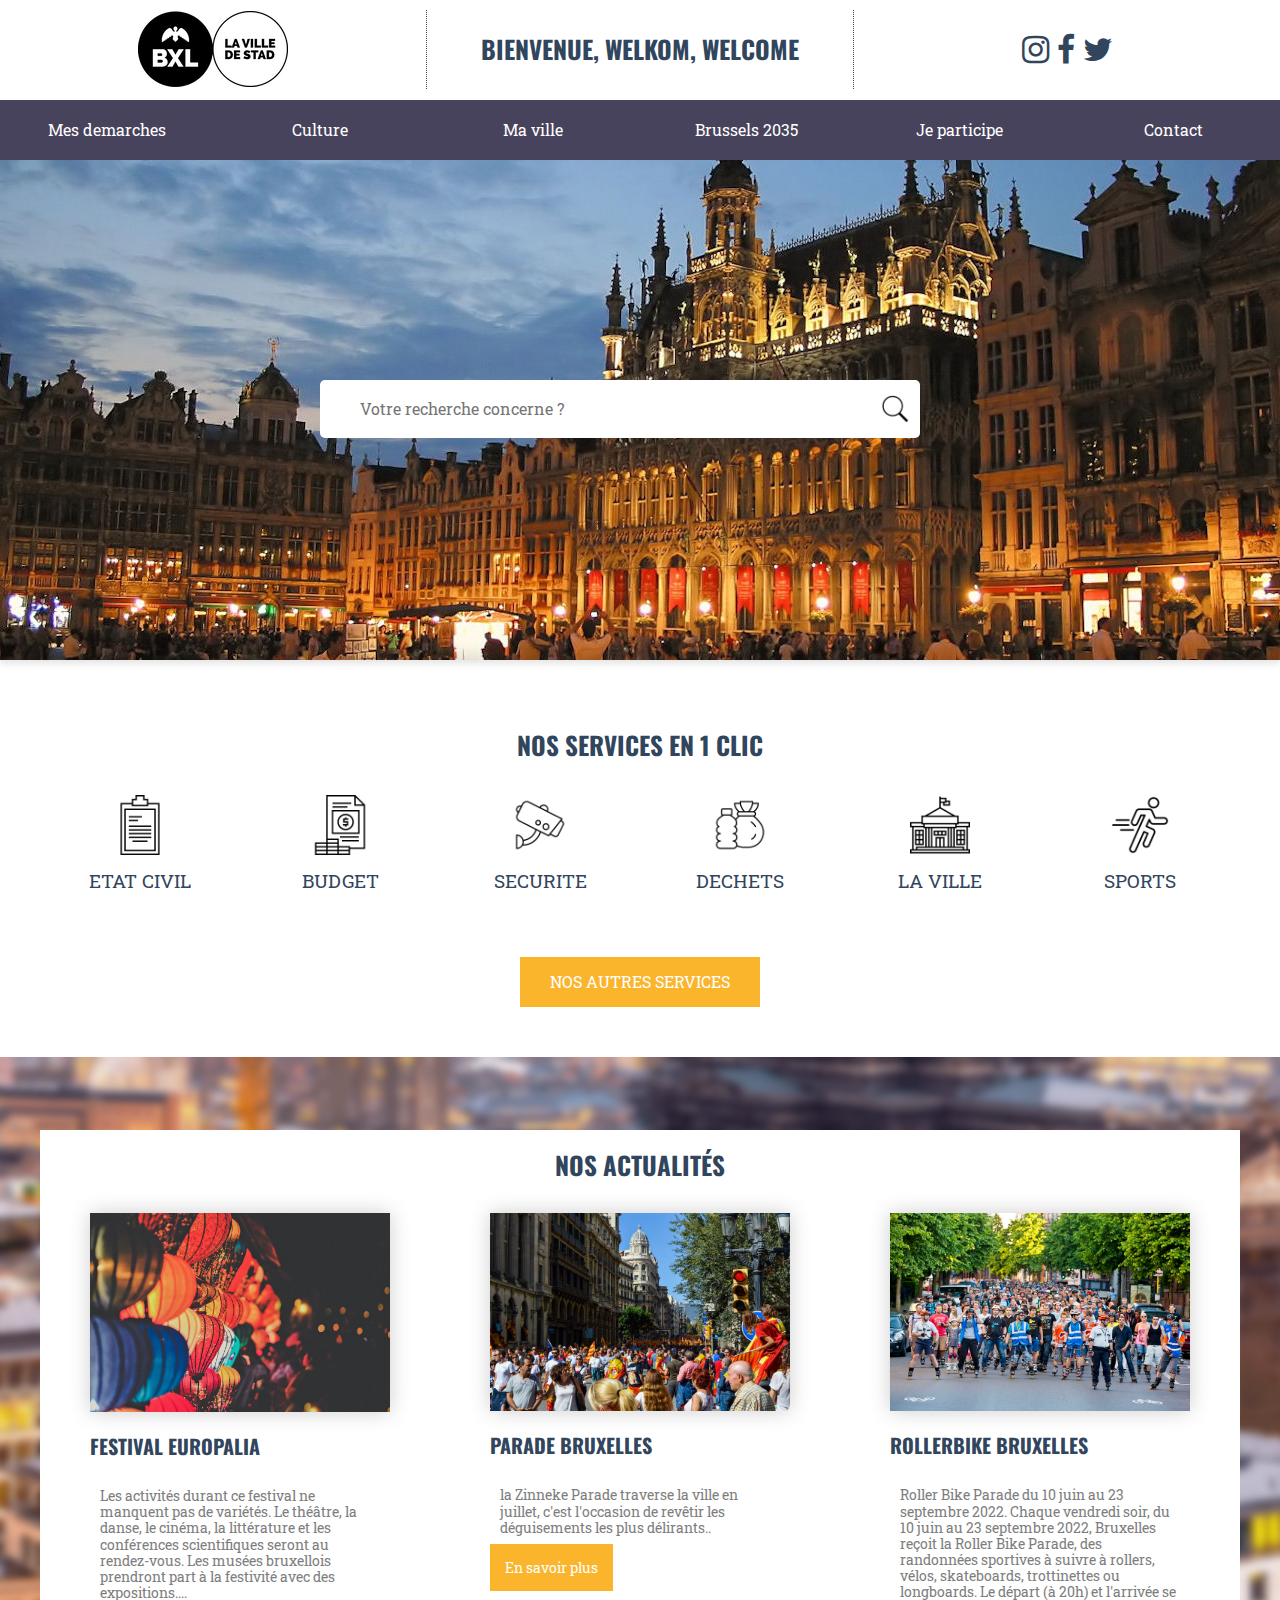
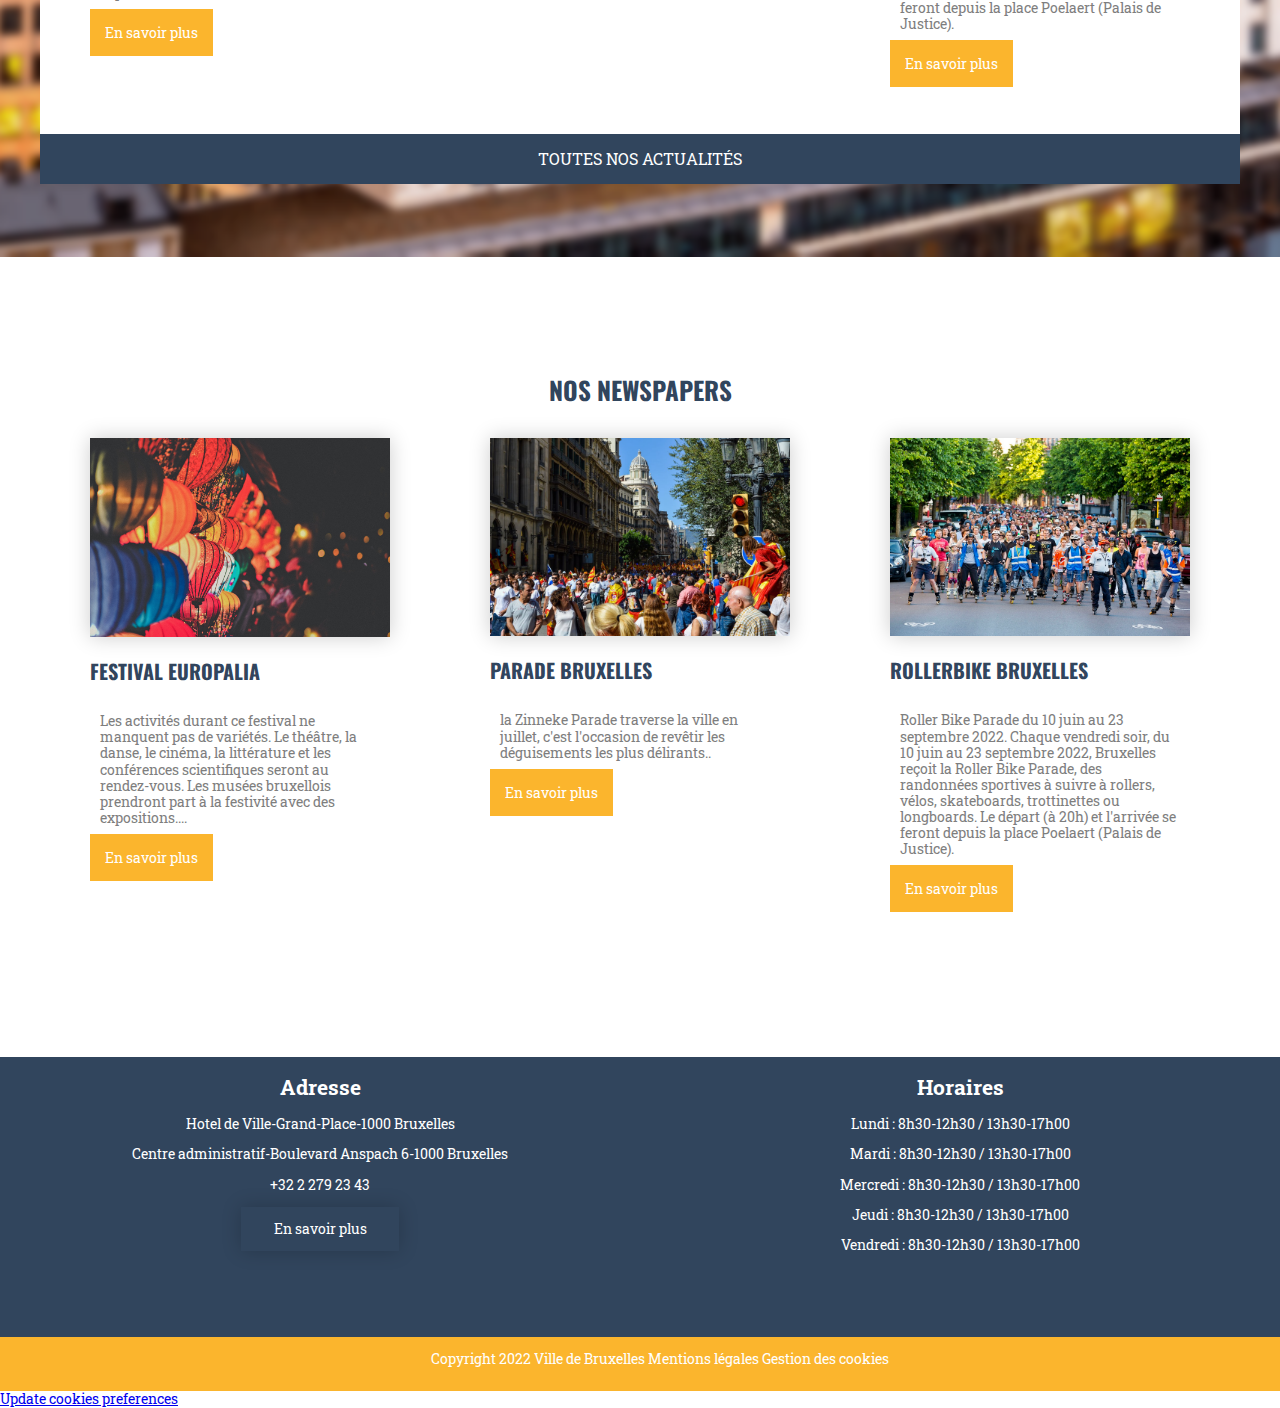
==== index.html @ 825cc9f7 "MAJ index normalize" ====
<!DOCTYPE html>

<html lang="fr">

    <head>

        <meta charset="UTF-8">
        <meta http-equiv="X-UA-Compatible" content="IE=edge">
        <meta name="viewport" content="width=device-width, initial-scale=1.0">

        <link rel="preconnect" href="https://fonts.googleapis.com">
        <link rel="preconnect" href="https://fonts.gstatic.com" crossorigin>
        <link href="https://fonts.googleapis.com/css2?family=Oswald&family=Roboto+Slab&display=swap" rel="stylesheet">

        <link rel="stylesheet" href="https://cdnjs.cloudflare.com/ajax/libs/font-awesome/4.7.0/css/font-awesome.min.css">
        
        <link rel="stylesheet" href="style.css">
        <link rel="stylesheet" href="normalize.css">

        <title>Site web officiel de la Ville de Bruxelles, capitale de la Belgique</title>

    </head>

    <body>

        <header class="sticky">

            <div id="head-wrap">

                <div class="wrap">

                    <a class="logo" href="index.html">

                        <img class="img-logo" src="medias/logo_bx.png" alt="logo brussels">

                    </a>

                    <div class="bienvenue">

                        <p class="p-bienvenue">Bienvenue, Welkom, Welcome</p>

                    </div>

                    <div class="icons">

                        <a href="https://www.instagram.com/bxl_online/" class="fa fa-instagram"></a>
                        <a href="https://www.facebook.com/BXLvilledebruxelles/" class="fa fa-facebook"></a>
                        <a href="https://twitter.com/VilleBruxelles" class="fa fa-twitter"></a>

                    </div>

                </div>

            </div>

            <nav>

                <label for="toggle">☰</label>
                
                <input type="checkbox" id="toggle">
                    
                <div class="main_pages">

                    <a href="demarche.html">Mes demarches</a>
                    <a href="événement.html">Culture</a>
                    <a href="#">Ma ville</a>
                    <a href="#">Brussels 2035</a>
                    <a href="#">Je participe</a>
                    <a href="Contact.html">Contact</a>
                    
                </div>
                
            </nav>

        </header>


        <main>

            <section id="recherche">

                <h2 class="hidden">Recherche</h2>

                <div class="bg-main">

                    <div class="recherche">

                        <form action="/recherche" method="get" class="seek">

                            <!-- <label for="search">Recherche</label> -->

                            <input type="text" name="search" id="search" placeholder="Votre recherche concerne ?">

                            <a href="#" class="loupe"><img class="home-img" src="medias/search-512.webp" alt="loupe recherche"></a>
                            <!-- <button type="submit" class="loupe"></button> -->

                        </form>

                    </div>

                </div>

            </section>

            <section id="services">

                <div class="section-liens">

                    <h2 class="titre-liens">Nos services en 1 clic</h2>

                    <div class="services">

                        <a href="demarche.html" class="services-clic">

                            <span class="picto">

                                <img class="home-img" src="medias/icons/dossier.png" alt="icone-dossier">

                            </span>

                            <div class="link-title">Etat civil</div>


                        </a>

                        <a href="#" class="services-clic">

                            <span class="picto">

                                <img class="home-img" src="medias/icons/budget.png" alt="icone-budget">

                            </span>

                            <div class="link-title">Budget</div>


                        </a>

                        <a href="#" class="services-clic">

                            <span class="picto">

                                <img class="home-img" src="medias/icons/camera2.png" alt="icone-securite">

                            </span>

                            <div class="link-title">Securite</div>


                        </a>

                        <a href="#" class="services-clic">

                            <span class="picto">

                                <img class="home-img" src="medias/icons/dechets2.png" alt="icone-dechets">

                            </span>

                            <div class="link-title">Dechets</div>


                        </a>

                        <a href="#" class="services-clic">

                            <span class="picto">

                                <img class="home-img" src="medias/icons/hotel-de-ville.png" alt="icone-ville">

                            </span>

                            <div class="link-title">La ville</div>


                        </a>

                        <a href="#" class="services-clic">

                            <span class="picto">

                                <img class="home-img" src="medias/icons/sport.png" alt="icone-sport">

                            </span>

                            <div class="link-title">Sports</div>


                        </a>

                    </div>

                    <div id="bouton-services">

                        <a href="#" class="liens-services" title="Nos autres services"></a>
    
                        <span class="liens-txt">Nos autres services</span>
    
                    </div>

                </div>

               

            </section>


            <section id="actualites">

                <div class="section-actus">

                    <h2 class="titre-liens">Nos actualités</h2>

                    <div class="actualites">

                        <div class="event">

                            <span class="event-picto">

                                <img src="medias/Festivité_bruxelles.png" alt="Festival Europalia">

                            </span>

                            <h3>Festival Europalia</h3>

                            <p class="event-text">Les activités durant ce festival ne manquent pas de variétés. Le théâtre, la danse, le cinéma, la littérature et les conférences scientifiques seront au rendez-vous. Les musées bruxellois prendront part à la festivité avec des expositions....</p>

                            <a href="#" class="event-link">En savoir plus</a>


                        </div>

                        <div class="event">

                            <span class="event-picto">

                                <img src="medias/parade_bruxelles-800-530.png" alt="Parade Bruxelles">

                            </span>

                            <h3>Parade Bruxelles</h3>

                            <p class="event-text">la Zinneke Parade traverse la ville en juillet, c'est l'occasion de revêtir les déguisements les plus délirants..</p>

                            <a href="#" class="event-link">En savoir plus</a>


                        </div>

                        <div class="event">

                            <span class="event-picto">

                                <img src="medias/rollerbike-800-530.png" alt="Rollerbike Bruxelles">

                            </span>

                            <h3>Rollerbike Bruxelles</h3>

                            <p class="event-text">Roller Bike Parade du 10 juin au 23 septembre 2022. Chaque vendredi soir, du 10 juin au 23 septembre 2022, Bruxelles reçoit la Roller Bike Parade, des randonnées sportives à suivre à rollers, vélos, skateboards, trottinettes ou longboards. Le départ (à 20h) et l'arrivée se feront depuis la place Poelaert (Palais de Justice).</p>

                            <a href="#" class="event-link">En savoir plus</a>


                        </div>
                       

                    </div>

                    <div id="bouton-actus">

                        <a href="#" class="liens-actus" title="Nos autres actualites"></a>
    
                        <span class="liens-txt">Toutes nos actualités</span>
    
                    </div>

                </div>

            </section>

            <section id="news">


                <div class="section-actus">

                    <h2 class="titre-liens">Nos newspapers</h2>

                    <div class="actualites">

                        <div class="event">

                            <span class="event-picto">

                                <img src="medias/Festivité_bruxelles.png" alt="Festival Europalia">

                            </span>

                            <h3>Festival Europalia</h3>

                            <p class="event-text">Les activités durant ce festival ne manquent pas de variétés. Le théâtre, la danse, le cinéma, la littérature et les conférences scientifiques seront au rendez-vous. Les musées bruxellois prendront part à la festivité avec des expositions....</p>

                            <a href="#" class="event-link">En savoir plus</a>


                        </div>

                        <div class="event">

                            <span class="event-picto">

                                <img src="medias/parade_bruxelles-800-530.png" alt="Parade Bruxelles">

                            </span>

                            <h3>Parade Bruxelles</h3>

                            <p class="event-text">la Zinneke Parade traverse la ville en juillet, c'est l'occasion de revêtir les déguisements les plus délirants..</p>

                            <a href="#" class="event-link">En savoir plus</a>


                        </div>

                        <div class="event">

                            <span class="event-picto">

                                <img src="medias/rollerbike-800-530.png" alt="Rollerbike Bruxelles">

                            </span>

                            <h3>Rollerbike Bruxelles</h3>

                            <p class="event-text">Roller Bike Parade du 10 juin au 23 septembre 2022. Chaque vendredi soir, du 10 juin au 23 septembre 2022, Bruxelles reçoit la Roller Bike Parade, des randonnées sportives à suivre à rollers, vélos, skateboards, trottinettes ou longboards. Le départ (à 20h) et l'arrivée se feront depuis la place Poelaert (Palais de Justice).</p>

                            <a href="#" class="event-link">En savoir plus</a>


                        </div>
                       

                    </div>

                </div>


            </section>


        </main>
        
        <footer>

            <div class="footerflex">
                
                <div class="footeradresse">
            
                    <h2 class="footerh2">Adresse</h2>
            
                    <div class="footerp">

                        <p>Hotel de Ville-Grand-Place-1000 Bruxelles</p>

                        <p>Centre administratif-Boulevard Anspach 6-1000 Bruxelles</p>

                        <p>+32 2 279 23 43</p>

                    </div>
            
                    <a href="#" class="event-footer">En savoir plus</a>

                </div>
            
                <div class="footerhoraire">
                    
                    <h2 class="footerh2">Horaires</h2>

                        <p>Lundi : 8h30-12h30 / 13h30-17h00</p>

                        <p>Mardi : 8h30-12h30 / 13h30-17h00</p>

                        <p>Mercredi : 8h30-12h30 / 13h30-17h00</p>

                        <p>Jeudi : 8h30-12h30 / 13h30-17h00</p>

                        <p>Vendredi : 8h30-12h30 / 13h30-17h00</p>

                </div>

                <div class="footercopyright">

                    <ul>

                        <li>Copyright 2022 Ville de Bruxelles</li>

                        <li><a href="Mentions_legales.html" class="mentions">Mentions légales</a></li>

                        <li><a href="Cookie.html" class="mentions">Gestion des cookies</a></li>
                    
                    </ul>

                </div>

            </div>

        </footer>

        <!-- <script src="https://cookieconsent.popupsmart.com/src/js/popper.js"></script><script> window.start.init({Palette:"palette2",Mode:"banner bottom",Theme:"classic",Message:" Ce site utilise des cookies pour vous garantir la meilleure expérience sur notre site",ButtonText:"J'accepte",LinkText:"En savoir plus",Time:"5",})</script> -->
        
        <!-- Cookie Consent by TermsFeed https://www.TermsFeed.com -->
<script type="text/javascript" src="https://www.termsfeed.com/public/cookie-consent/4.0.0/cookie-consent.js" charset="UTF-8"></script>
<script type="text/javascript" charset="UTF-8">
document.addEventListener('DOMContentLoaded', function () {
cookieconsent.run({"notice_banner_type":"simple","consent_type":"express","palette":"dark","language":"fr","page_load_consent_levels":["strictly-necessary"],"notice_banner_reject_button_hide":false,"preferences_center_close_button_hide":false,"page_refresh_confirmation_buttons":false,"website_privacy_policy_url":"Mentions_legales.html"});
});
</script>

<noscript>Free cookie consent management tool by <a href="https://www.termsfeed.com/" rel="nofollow noopener">TermsFeed Policy Generator</a></noscript>
<!-- End Cookie Consent by TermsFeed https://www.TermsFeed.com -->


<!-- Below is the link that users can use to open Preferences Center to change their preferences. Do not modify the ID parameter. Place it where appropriate, style it as needed. -->

<a href="#" id="open_preferences_center">Update cookies preferences</a>


    </body>

</html>
---- style.css ----
html{
    scroll-behavior: smooth;
}
body{
    margin: 0;
    color: #7e7e7e;
    font-family: 'Roboto Slab', serif;
    font-size: 14px;
}

/* ==== HEADER ===== */

header.sticky {

    width: 100%;
    background: white;
}

header #head-wrap {

    max-width: 100%;
    height: 80px;
    padding: 10px 0;
    /* box-shadow: 0px 2px 3px rgb(0 0 0 / 10%); */
}

header #head-wrap .wrap {

    position: relative;
    display: flex;
    flex-wrap: wrap;
    align-items: center;
    justify-content: space-between;

}

.p-bienvenue {

    font-family: 'Oswald', sans-serif;
    color: #31455d;
    font-size: 25px;
    text-transform: uppercase;
    font-weight: bold;

}

.logo {
    flex: 1;
    display: flex;
    justify-content: center;
}

.home-img {
    display: block;
    max-width: 100%;
    height: auto;
}

.bienvenue {
    flex: 1;
    text-align: center;
    border-left: 1px dotted#31455d;
    border-right: 1px dotted #31455d;

}


nav 
{
    /* margin: 100px auto; */
    width: 100%;
    height: 60px;
    background: #48435C;
}
 
nav .main_pages 
{
    display: flex;
    justify-content: space-around;
    align-items: center;
}
 
nav .main_pages a 
{
    width: 20%;
    display: flex;
    align-items: center;
    justify-content: center;
    height: 60px;
    text-decoration: none;
    font-family: 'Roboto Slab', serif;
    font-size: 16px;
    color: white;
}
 
nav a:hover 
{

    background: #fbb52d;
    color: #303030
}


.icons {
    flex: 1;
    text-align: center;
    font-size: 2rem;
}

.icons a {
    color: #31455d;
    text-decoration: none;
}

.icons a:hover {

    color:#fbb52d;
}


/* === MAIN === */


section .bg-main {
    background-image: url(medias/brussels.png);
    background-position: center;
    background-size: cover;
    background-repeat: no-repeat;
    height: 500px;
    box-shadow: 0px 4px 6px rgb(0 0 0 / 10%);
}

#recherche .seek {

    display: flex;
    align-items: center;
    vertical-align: middle;
    justify-content: center;
    /* margin-bottom: 20px; */
    padding-top: 220px;

}

#recherche .seek input {

    border: none;
    border-radius: 5px;
    padding: 20px 40px;
    background-color: #FFF;
    color: #7e7e7e;
    width: 520px;
    /* max-width: 100%; */
    font-size: 1rem;
    font-weight: 400;

}

#recherche .loupe {

    
    right: 0;
    width: 30px;
    height: 30px;
    display: block;
    background-size: 20px;
    /* background-image: url(/medias/search-512.webp); */
    /* transform: translateY(-50%); */
    background-position: center;
    background-size: cover;
    background-repeat: no-repeat;
    transform: translateX(-100%);
    border: none;
    background-color: white;
    cursor: pointer;

}

.loupe {
    padding-right: 10px;
}




.section-liens {

    width: 1200px;
    display: block;
    margin-left: auto;
    margin-right: auto;
    padding-top: 50px;
    padding-bottom: 50px;

}

#services {

    box-shadow: 0 0 20px 0 rgb(0 0 0 / 20%);

}

.services {

    display: flex;
    justify-content: space-around;
    margin-bottom: 50px;
}


h2.titre-liens {

    font-family: 'Oswald', sans-serif;
    color: #31455d;
    font-size: 25px;
    text-transform: uppercase;
    text-align: center;
}

.section-liens .services-clic {

    max-width: 115px;
    width: 20%;
    text-align: center;

}

.picto {

    content: '';
    display: flex;
    align-items: center;
    justify-content: center;
    width: 90px;
    height: 90px;
    border-radius: 50%;
    margin: 0 auto;
    position: relative;
}

.picto img {

    max-width: 60px;
    max-height: 60px;
}

.link-title {

    font-size: 1.2rem;
    text-transform: uppercase;
    margin-top: 15px;
    -webkit-transform: translateY(-15px);
    transform: translateY(-15px);
    transition: all,.3s;
}

a.services-clic {
    color: #31455d;
    text-decoration: none;
}

a.services-clic:hover .picto {

    background-color: #fbb52d;
    transition: ease-in 0.5s;
   
}

.hidden {
    display: none;
}

.liens-service {
    
    display: flex;
    align-items: center;
    justify-content: center;
    height: 50px;
    text-decoration: none;
    color: white;
    background-color: #fbb52d;
}

.liens-txt {

    font-size: 1rem;
    text-transform: uppercase;
  
}

#bouton-services {
    margin: auto;
    width: 20%;
    display: flex;
    align-items: center;
    justify-content: center;
    height: 50px;
    text-decoration: none;
    color: white;
    background-color: #fbb52d;
}

#bouton-services:hover {
    
    background-color: #31455d;
    cursor: pointer;
    transition: ease-in 0.5s;
}

#actualites {

    background-image: url(medias/hero-news.png);
    background-position: center;
    background-size: cover;
    background-repeat: no-repeat;
    height: 800px;
    display: flex;
    justify-content: center;
    align-items: center;

}

.actualites {

    display: flex;
    justify-content: space-around;
    margin-bottom: 50px;
    width: 100%;

}

#bouton-actus {

    margin: auto;
    width: 100%;
    display: flex;
    align-items: center;
    justify-content: center;
    height: 50px;
    text-decoration: none;
    color: white;
    background-color: #31455d;
}

#bouton-actus:hover {
    
    background-color: #fbb52d;
    cursor: pointer;
    transition: ease-in 0.5s;
}

.section-actus {

    width: 1200px;
    display: flex;
    justify-content: center;
    align-items: center;
    /* margin-left: auto;
    margin-right: auto;
    padding-top: 50px;
    padding-bottom: 50px; */
    
    background-color: white;
    flex-wrap: wrap;
}


/* ==== Evenements ==== */

.event h3{ 

    font-family: 'Oswald', sans-serif;
    color: #31455d;
    font-size: 20px;
    text-transform: uppercase;
    text-align: left;
}

.event-picto img {
   width: 100%;
   box-shadow: 0 0 20px 0 rgb(0 0 0 / 20%);

}

.event-picto img:hover {
  
    opacity: 0.7;
    transition: ease-in 0.5s;
 }

p.event-text {
    text-align: left;
    padding: 10px;
}

.event {
    width: 25%;
    padding: 1%;
}


a.event-link {
        background-color: #FBB52D;
        color: #fff;
        text-decoration: none;
        padding: 14px 15px;
        /* display: inline-flex;
        justify-content: center;
        align-items: center; */
        width: 70%;
        /* box-shadow: 0 0 20px 0 rgb(0 0 0 / 20%); */

}

h3.event {

    font-size: 30px;
    text-transform: uppercase;
    text-align: center;

}

#news {

    background-position: center;
    background-size: cover;
    background-repeat: no-repeat;
    height: 800px;
    display: flex;
    justify-content: center;
    align-items: center;
}







/* ==== FOOTER ==== */

footer{
    font-family: 'Roboto Slab', serif;
}

.footerflex{
    display: flex;
    flex-direction: row;
    flex-wrap: wrap;
    width: 100%;
    /* gap: 1px; */
}

.footeradresse{
    
    width: 50%;
    background-color: #31455d;
    color: white;
    min-height: 30vh;
    padding-bottom: 10px;
}

.footerh2{
text-align: center;
}

.footerp{
    text-align: center;
}

footer a{
    margin: 0 auto;
    display: block;
}

.footerbutton{
    text-decoration: none;
}

.footerbutton1{
    padding: 10px 50% 10px 14%;
    margin-left: 20%;
    cursor: pointer;
    width: 20%;
    height: 15%;
}

.footerbutton1:hover{
opacity: 0.75;
}

.footerhoraire{
    text-align: center;
    width: 50%;
    align-items: center;
    background-color: #31455d;
    color: white;    

}

.footercopyright{
    text-align: center;
    flex: 1;
    background-color:  #fbb52D;
    color: white;
}

.footercopyright li {

    display: inline-block;
}

.footercopyright a:hover {
    text-decoration: none;
}

.footercopyright .mentions {
    text-decoration: none;
    color: white;
    padding-bottom: 10px;
}

.footercopyright p {

    text-align: center;
}

.event-footer {

    background-color: #31455d;
    color: #fff;
    text-decoration: none;
    padding: 14px 15px;
    width: 20%;
    text-align: center;
    box-shadow: 0 0 20px 0 rgb(0 0 0 / 20%);

}

.event-footer:hover {

    background-color: #31455d;
    color: #fbb52D;
    text-decoration: none;
    padding: 14px 15px;
    width: 20%;
    box-shadow: 0 0 20px 0 rgb(0 0 0 / 20%);
}

label, #toggle
{
    display: none;
}


/* ===== RESPONSIVE ===== */

@media screen and (max-width: 480px) {


    header.sticky {

        width: 100%;
        background: white;
    }
    
    header #head-wrap {
    
        display: flex;
        flex-direction: column;
    }
    
   
    .p-bienvenue {
    
        font-family: 'Oswald', sans-serif;
        color: #31455d;
        font-size: 25px;
        text-transform: uppercase;
        font-weight: bold;
    
    }
    
    .logo {
        order: 1;
        flex: 1;
        display: flex;
        justify-content: center;
    }
    
    .home-img {
        display: block;
        max-width: 100%;
        height: auto;
    }
    
    .bienvenue {
        display: none;
    
    }


    nav
    {
        height: 60px;
    }
 
    nav .main_pages 
    {
        display: none;
        flex-direction: column;
        background: #31455d;
        height: 220px;
    }
 
    nav .main_pages a {
        width: 70%;
        background: #5A5766;
        border-bottom: 1px dotted;
        color: white;
    }

    nav .main_pages a:hover {
        background: #48435C;
    }

    
 
    label 
    {
        width: 30px;
        display: flex;
        justify-content: center;
        align-items: center;
        margin: 0 auto;
        font-size: 40px;
        color: white;
        cursor: pointer;
    }
 
    #toggle:checked + .main_pages {
        display: flex;
    }



    
    
    .icons {
        order: 2;
        flex: 1;
        text-align: center;
        font-size: 2rem;
    }
    
    .icons a {
        color: #31455d;
        text-decoration: none;
    }
    
    .icons a:hover {
    
        color:#fbb52d;
    }


    .services {

        flex-direction: column;

        justify-content: space-between;

    }

    .section-liens {

        width: 120px;
    }

    .link-title {

        text-align: center;
        font-size: 15px;
    }
    
    #services{

        align-items: center;
    }

    .picto {

        justify-content: center;
        
    }

    .section-liens .services-clic {

        width: 100%;
    }

    #recherche .seek input {
        border: none;
        border-radius: 5px;
        padding: 20px 40px;
        background-color: #FFF;
        color: #7e7e7e;
        width: 520px;
        max-width: 100%;
        font-size: 1rem;
        font-weight: 400;

    }

    .actualites {
        flex-direction: column;
    }

    .event {
        padding: 1%;
        width: auto;
    }
}
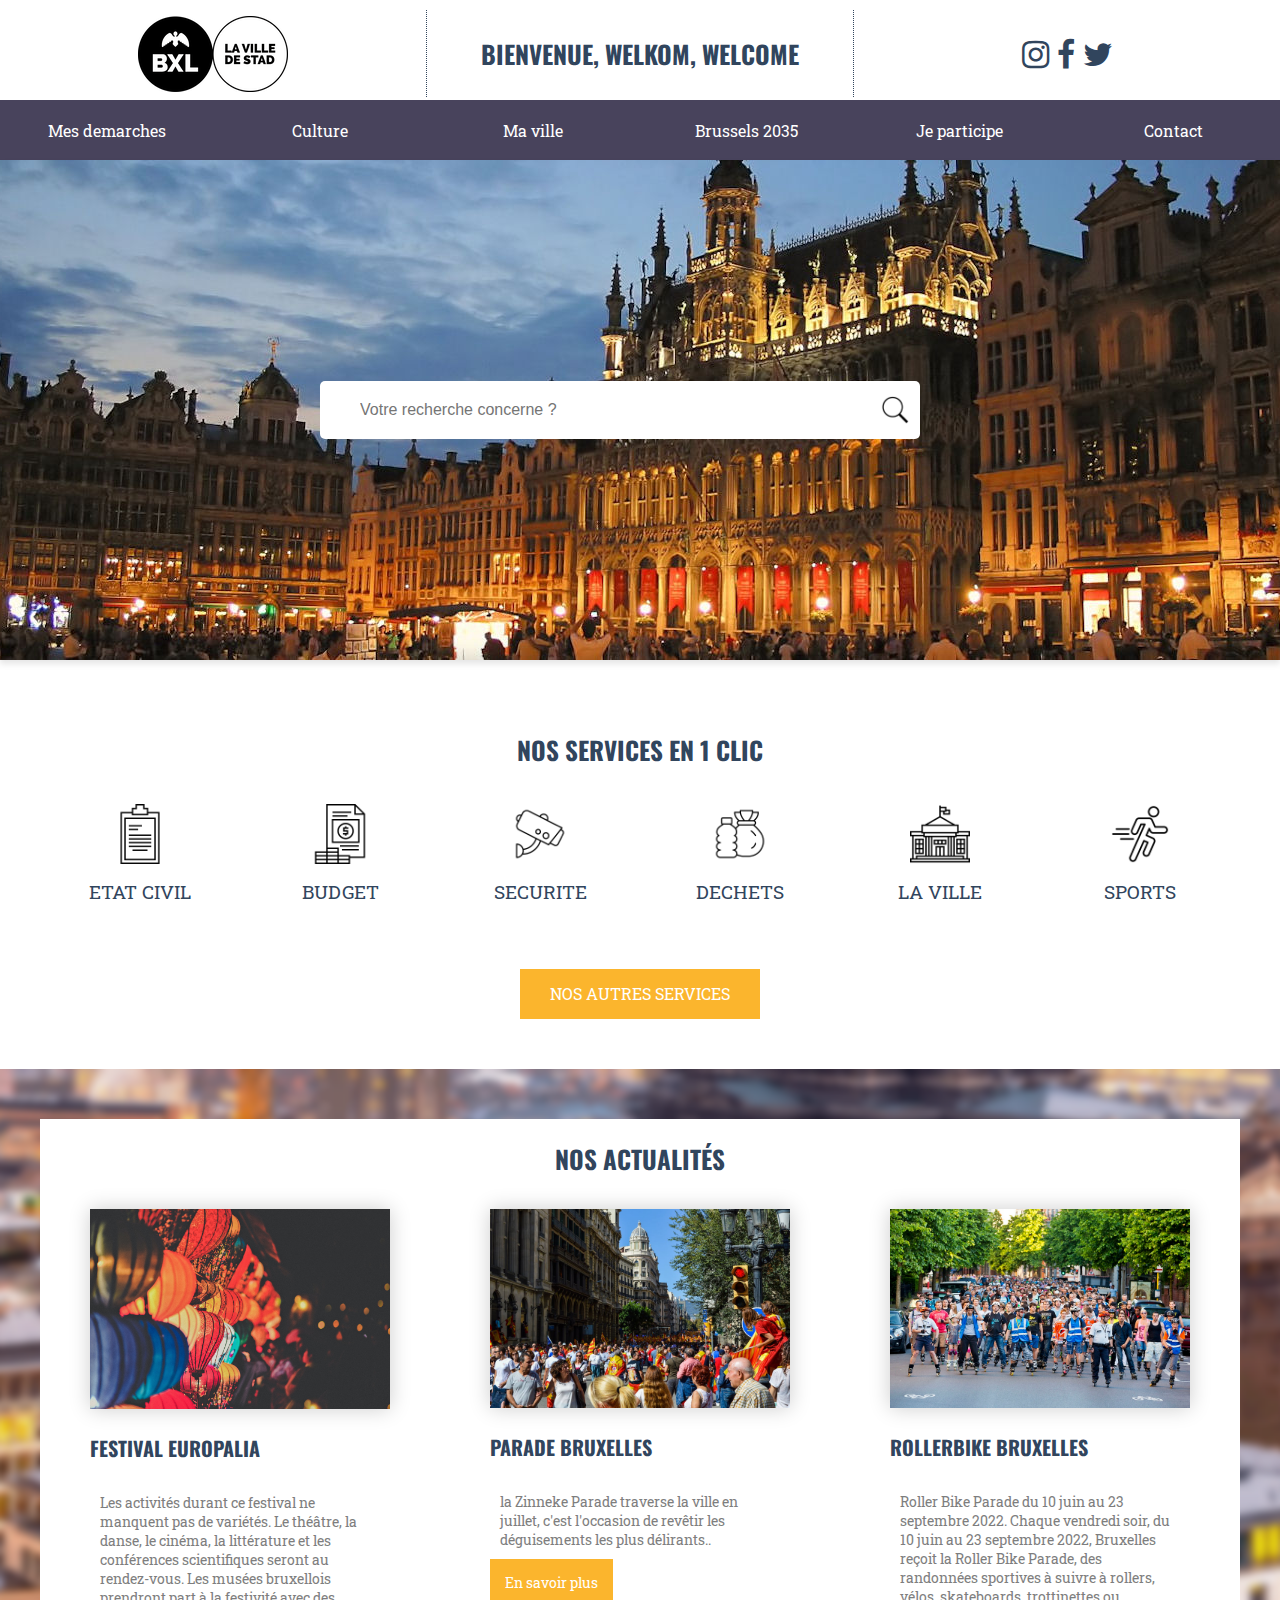
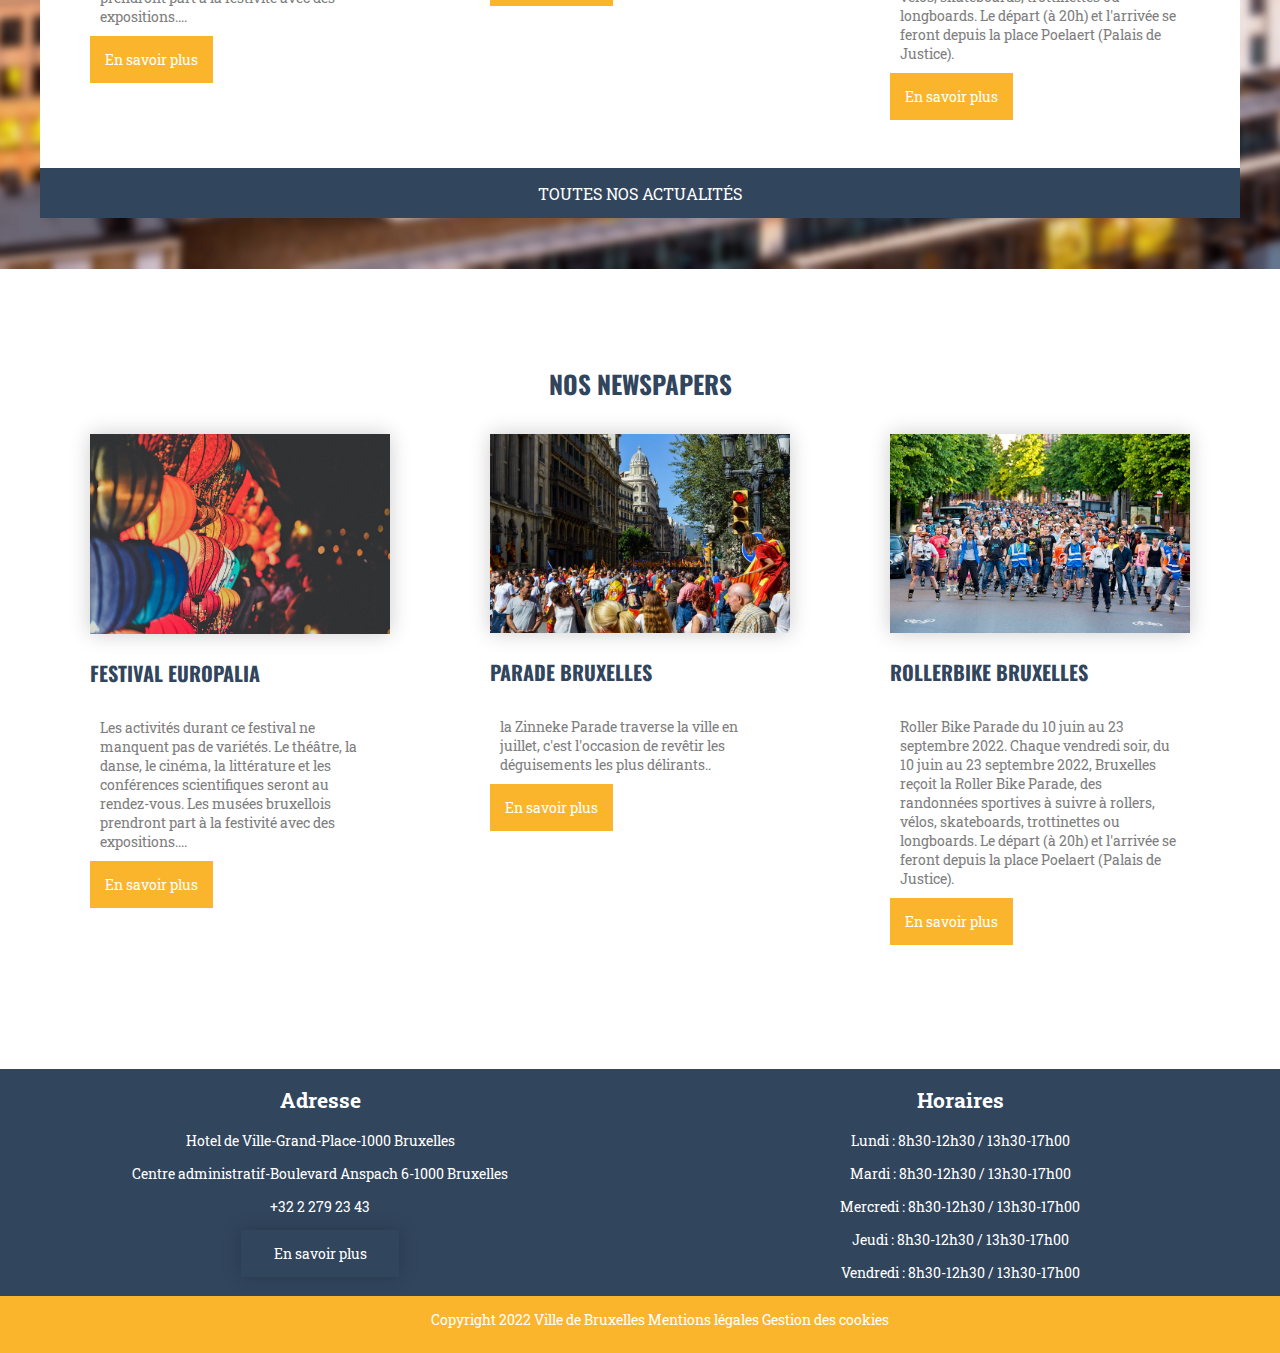
==== commit 07c1407f: "MAJ index html + css" ====
--- a/index.html
+++ b/index.html
@@ -14,8 +14,9 @@
 
         <link rel="stylesheet" href="https://cdnjs.cloudflare.com/ajax/libs/font-awesome/4.7.0/css/font-awesome.min.css">
         
+        <!-- <link rel="stylesheet" href="normalize.css"> -->
         <link rel="stylesheet" href="style.css">
-        <link rel="stylesheet" href="normalize.css">
+        
 
         <title>Site web officiel de la Ville de Bruxelles, capitale de la Belgique</title>
 
@@ -102,6 +103,8 @@
 
             </section>
 
+
+
             <section id="services">
 
                 <div class="section-liens">
@@ -199,8 +202,6 @@
                     </div>
 
                 </div>
-
-               
 
             </section>
 
@@ -406,24 +407,6 @@
 
         </footer>
 
-        <!-- <script src="https://cookieconsent.popupsmart.com/src/js/popper.js"></script><script> window.start.init({Palette:"palette2",Mode:"banner bottom",Theme:"classic",Message:" Ce site utilise des cookies pour vous garantir la meilleure expérience sur notre site",ButtonText:"J'accepte",LinkText:"En savoir plus",Time:"5",})</script> -->
-        
-        <!-- Cookie Consent by TermsFeed https://www.TermsFeed.com -->
-<script type="text/javascript" src="https://www.termsfeed.com/public/cookie-consent/4.0.0/cookie-consent.js" charset="UTF-8"></script>
-<script type="text/javascript" charset="UTF-8">
-document.addEventListener('DOMContentLoaded', function () {
-cookieconsent.run({"notice_banner_type":"simple","consent_type":"express","palette":"dark","language":"fr","page_load_consent_levels":["strictly-necessary"],"notice_banner_reject_button_hide":false,"preferences_center_close_button_hide":false,"page_refresh_confirmation_buttons":false,"website_privacy_policy_url":"Mentions_legales.html"});
-});
-</script>
-
-<noscript>Free cookie consent management tool by <a href="https://www.termsfeed.com/" rel="nofollow noopener">TermsFeed Policy Generator</a></noscript>
-<!-- End Cookie Consent by TermsFeed https://www.TermsFeed.com -->
-
-
-<!-- Below is the link that users can use to open Preferences Center to change their preferences. Do not modify the ID parameter. Place it where appropriate, style it as needed. -->
-
-<a href="#" id="open_preferences_center">Update cookies preferences</a>
-
 
     </body>
 
--- a/style.css
+++ b/style.css
@@ -128,20 +128,31 @@
     background-repeat: no-repeat;
     height: 500px;
     box-shadow: 0px 4px 6px rgb(0 0 0 / 10%);
-}
-
-#recherche .seek {
-
-    display: flex;
+    display: flex;
+    justify-content: center;
+    align-items: center;
+}
+
+.recherche {
+
+    /* display: flex;
     align-items: center;
     vertical-align: middle;
+    justify-content: center; */
+}
+
+.recherche .seek {
+
+    display: flex;
+    align-items: center;
+    vertical-align: middle;
     justify-content: center;
     /* margin-bottom: 20px; */
-    padding-top: 220px;
-
-}
-
-#recherche .seek input {
+    /* padding-top: 220px; */
+
+}
+
+.recherche .seek input {
 
     border: none;
     border-radius: 5px;
@@ -155,7 +166,7 @@
 
 }
 
-#recherche .loupe {
+.recherche .loupe {
 
     
     right: 0;
@@ -179,6 +190,14 @@
     padding-right: 10px;
 }
 
+/* form.seek {
+
+    display: flex;
+    align-items: center;
+    vertical-align: middle;
+    justify-content: center;
+} */
+
 
 
 
@@ -361,6 +380,8 @@
     
     background-color: white;
     flex-wrap: wrap;
+    margin-top: 2%;
+    margin-bottom: 2%;
 }
 
 
@@ -455,7 +476,6 @@
     width: 50%;
     background-color: #31455d;
     color: white;
-    min-height: 30vh;
     padding-bottom: 10px;
 }
 
@@ -550,6 +570,41 @@
 {
     display: none;
 }
+/* 
+#btn {
+
+    position: fixed;
+
+    bottom: 10px;
+
+    right: 10px;
+
+    z-index: 99;
+
+    font-size: 15px;
+
+    border: none;
+
+    outline: none;
+
+    background-color: gray;
+
+    color: darkgray;
+
+    cursor: pointer;
+
+    padding: 15px;
+
+    border-radius: 4px;
+
+}
+
+#btn:hover {
+
+    background-color: #303030;
+
+} */
+
 
 
 /* ===== RESPONSIVE ===== */
@@ -698,25 +753,66 @@
         width: 100%;
     }
 
-    #recherche .seek input {
+    .recherche .seek input {
         border: none;
         border-radius: 5px;
         padding: 20px 40px;
         background-color: #FFF;
         color: #7e7e7e;
-        width: 520px;
-        max-width: 100%;
+        width: 100%;
         font-size: 1rem;
         font-weight: 400;
 
     }
 
     .actualites {
+
+        display: flex;
         flex-direction: column;
+    
     }
 
     .event {
-        padding: 1%;
+        padding: 10px 10px;
         width: auto;
-    }
+        margin-bottom: 10px;
+    }
+
+    #actualites {
+        height: auto;
+        background-image: none;
+    }
+
+    .footeradresse{
+        width: 100%;
+        margin-bottom: 2%;
+    }
+        
+    .footerhoraire{
+    width: 100%;
+    margin-bottom: 2%;
+    }
+    
+    a.event-footer{
+    width: 30%;
+    background-color: #405670;
+    }
+
+    .section-actus {
+        flex-direction: column;
+    }
+
+    #bouton-services {
+        width: auto;
+    }
+
+    .liens-txt {
+        text-align: center;
+    }
+
+    #news {
+        height: auto;
+    }
+    
+
 }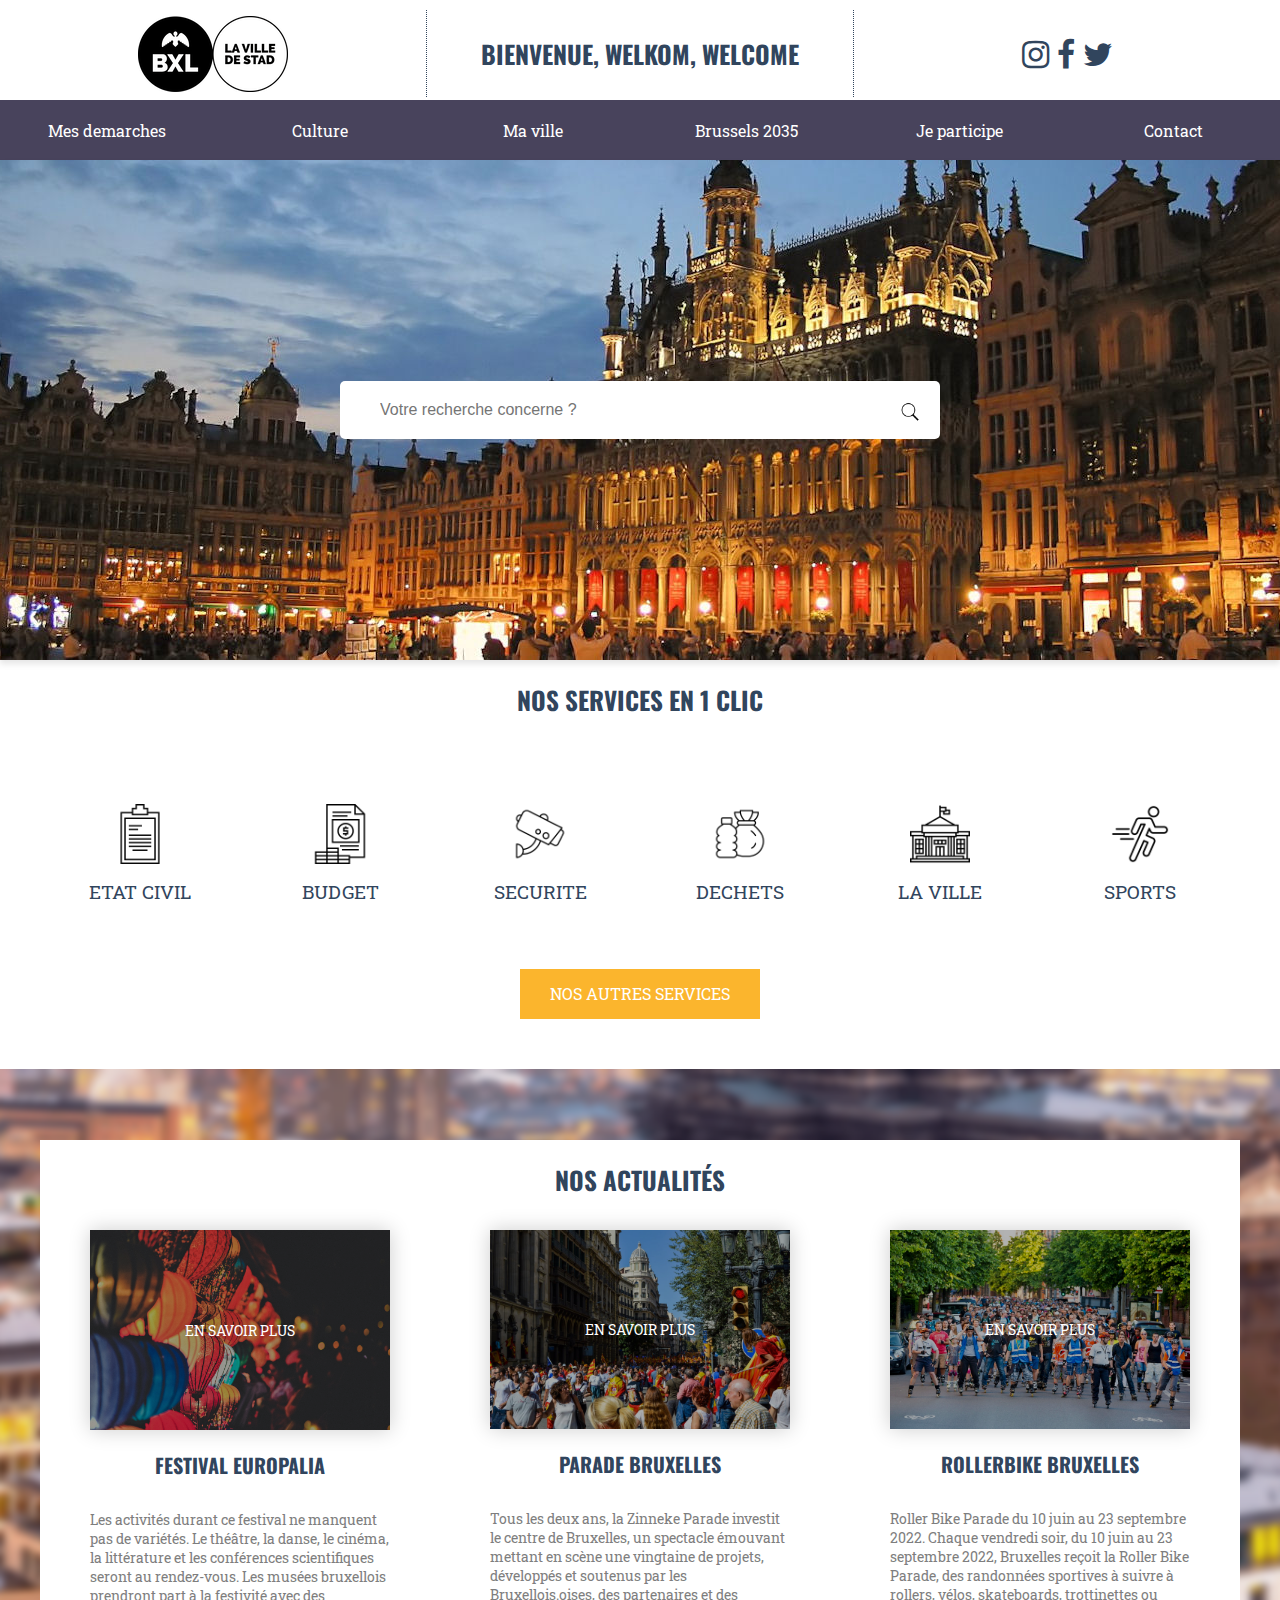
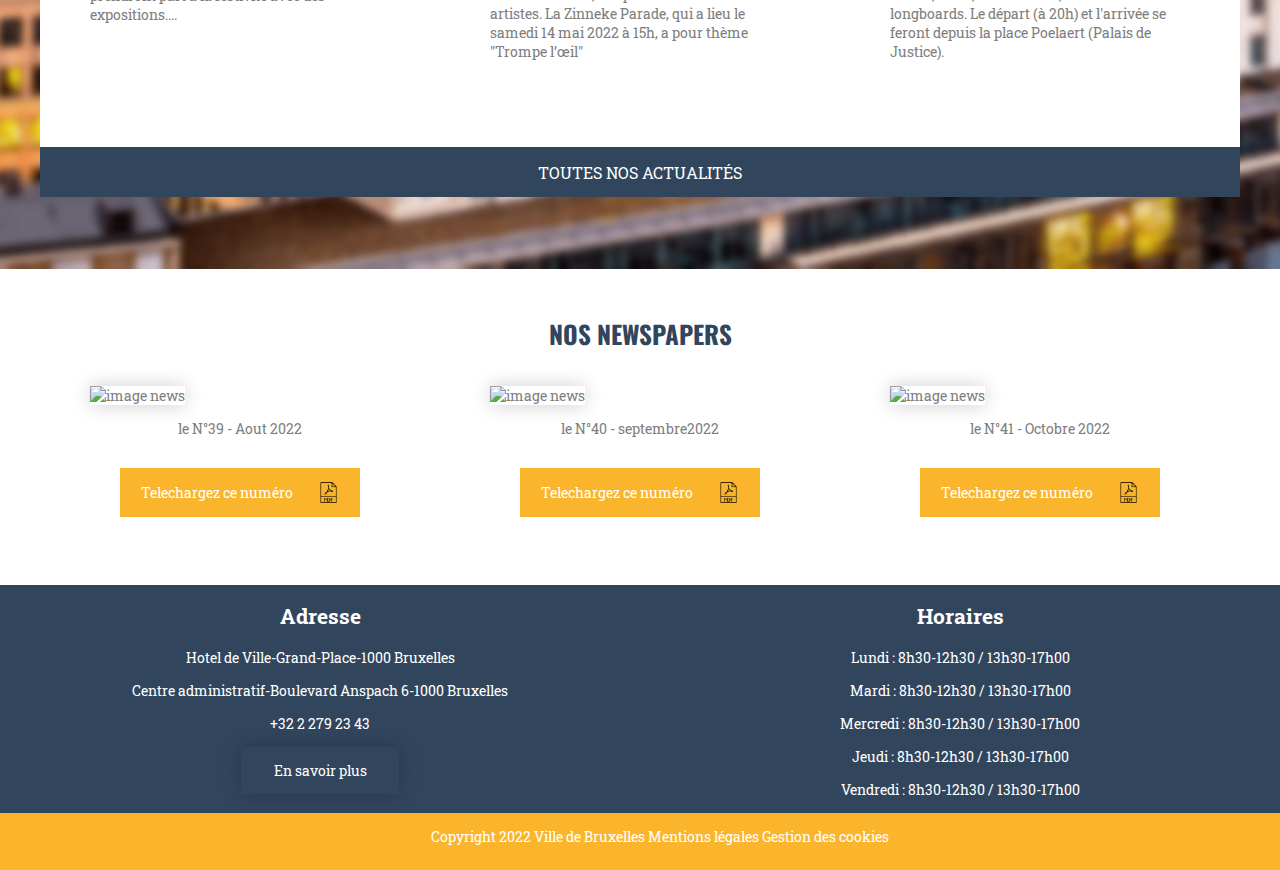
==== commit a0fe3f21: "MAJ index header scroll-up" ====
--- a/index.html
+++ b/index.html
@@ -13,6 +13,8 @@
         <link href="https://fonts.googleapis.com/css2?family=Oswald&family=Roboto+Slab&display=swap" rel="stylesheet">
 
         <link rel="stylesheet" href="https://cdnjs.cloudflare.com/ajax/libs/font-awesome/4.7.0/css/font-awesome.min.css">
+
+        <link rel="shortcut icon" href="medias/logo_bxl.png">
         
         <!-- <link rel="stylesheet" href="normalize.css"> -->
         <link rel="stylesheet" href="style.css">
@@ -23,6 +25,8 @@
     </head>
 
     <body>
+
+        <button onclick="topFunction()" id="myBtn" title="Go to top">Top</button>
 
         <header class="sticky">
 
@@ -88,12 +92,18 @@
 
                         <form action="/recherche" method="get" class="seek">
 
-                            <!-- <label for="search">Recherche</label> -->
+                            <!-- <div style="
+                            position: relative;
+                            
+                            "></div> -->
+
+                            <label id="reche" for="search">Recherche</label>
 
                             <input type="text" name="search" id="search" placeholder="Votre recherche concerne ?">
 
-                            <a href="#" class="loupe"><img class="home-img" src="medias/search-512.webp" alt="loupe recherche"></a>
-                            <!-- <button type="submit" class="loupe"></button> -->
+                            <a href="#" class="loupe"><img class="seek-img" src="medias/search-512.webp" alt="loupe recherche"></a>
+                            
+                            <!-- <button type="submit"></button> -->
 
                         </form>
 
@@ -107,10 +117,10 @@
 
             <section id="services">
 
+                <h2 class="titre-liens">Nos services en 1 clic</h2>
+
                 <div class="section-liens">
 
-                    <h2 class="titre-liens">Nos services en 1 clic</h2>
-
                     <div class="services">
 
                         <a href="demarche.html" class="services-clic">
@@ -216,56 +226,88 @@
 
                         <div class="event">
 
-                            <span class="event-picto">
-
-                                <img src="medias/Festivité_bruxelles.png" alt="Festival Europalia">
-
-                            </span>
+                            <a href="#">
+
+                            <div class="event-picto">
+
+                                <div class="overlay-image">
+
+                                    <img src="medias/Festivité_bruxelles.png" alt="Festival Europalia">
+
+                                    <div class="hover-image-event">
+                                    
+                                        <p>EN SAVOIR PLUS</p>
+                                    
+                                    </div>
+
+                                </div>
+
+                            </div>
 
                             <h3>Festival Europalia</h3>
 
                             <p class="event-text">Les activités durant ce festival ne manquent pas de variétés. Le théâtre, la danse, le cinéma, la littérature et les conférences scientifiques seront au rendez-vous. Les musées bruxellois prendront part à la festivité avec des expositions....</p>
 
-                            <a href="#" class="event-link">En savoir plus</a>
-
+                            </a>
 
                         </div>
 
                         <div class="event">
 
-                            <span class="event-picto">
-
-                                <img src="medias/parade_bruxelles-800-530.png" alt="Parade Bruxelles">
-
-                            </span>
+                            <a href="événement.html">
+
+                            <div class="event-picto">
+
+                                <div class="overlay-image">
+
+                                    <img src="medias/parade_bruxelles-800-530.png" alt="Parade Bruxelles">
+
+                                    <div class="hover-image-event">
+                                    
+                                        <p>EN SAVOIR PLUS</p>
+                                    
+                                    </div>
+
+                                </div>
+
+                            </div>
 
                             <h3>Parade Bruxelles</h3>
 
-                            <p class="event-text">la Zinneke Parade traverse la ville en juillet, c'est l'occasion de revêtir les déguisements les plus délirants..</p>
-
-                            <a href="#" class="event-link">En savoir plus</a>
-
+                            <p class="event-text">Tous les deux ans, la Zinneke Parade investit le centre de Bruxelles, un spectacle émouvant mettant en scène une vingtaine de projets, développés et soutenus par les Bruxellois.oises, des partenaires et des artistes. La Zinneke Parade, qui a lieu le samedi 14 mai 2022 à 15h, a pour thème "Trompe l’œil"</p>
+
+                            </a>
 
                         </div>
 
                         <div class="event">
 
-                            <span class="event-picto">
-
-                                <img src="medias/rollerbike-800-530.png" alt="Rollerbike Bruxelles">
-
-                            </span>
+                            <a href="événement.html">
+
+                            <div class="event-picto">
+
+                                <div class="overlay-image">
+
+                                    <img src="medias/rollerbike-800-530.png" alt="Rollerbike Bruxelles">
+
+                                    <div class="hover-image-event">
+                                    
+                                        <p>EN SAVOIR PLUS</p>
+                                    
+                                    </div>
+
+                                </div>
+
+                            </div>
 
                             <h3>Rollerbike Bruxelles</h3>
 
                             <p class="event-text">Roller Bike Parade du 10 juin au 23 septembre 2022. Chaque vendredi soir, du 10 juin au 23 septembre 2022, Bruxelles reçoit la Roller Bike Parade, des randonnées sportives à suivre à rollers, vélos, skateboards, trottinettes ou longboards. Le départ (à 20h) et l'arrivée se feront depuis la place Poelaert (Palais de Justice).</p>
 
-                            <a href="#" class="event-link">En savoir plus</a>
-
+                            </a>
 
                         </div>
                        
-
                     </div>
 
                     <div id="bouton-actus">
@@ -287,56 +329,95 @@
 
                     <h2 class="titre-liens">Nos newspapers</h2>
 
-                    <div class="actualites">
+                    <div class="news">
 
                         <div class="event">
 
-                            <span class="event-picto">
-
-                                <img src="medias/Festivité_bruxelles.png" alt="Festival Europalia">
-
-                            </span>
-
-                            <h3>Festival Europalia</h3>
-
-                            <p class="event-text">Les activités durant ce festival ne manquent pas de variétés. Le théâtre, la danse, le cinéma, la littérature et les conférences scientifiques seront au rendez-vous. Les musées bruxellois prendront part à la festivité avec des expositions....</p>
-
-                            <a href="#" class="event-link">En savoir plus</a>
-
+                            <div class="event-picto">
+
+                                <div class="overlay-image">
+
+                                    <img src="medias/gare-midi.png" alt="image news">
+
+                                    <div class="hover-image">
+                                    
+                                        <h3>Autour de la gare du Midi</h3>
+                                    
+                                        <p>Le C.R.U "Autour de la gare du Midi" est soumis à enquête publique du 24 octobre au 24 novembre 2022.</p>
+                                    
+                                    </div>
+                                
+                                </div>
+
+                            </div>
+
+                            <p>le N°39 - Aout 2022</p>
+
+                            <div class="event-news">
+
+                                <a href="Mairie_de_Bruxelles.pdf">Telechargez ce numéro<img src="medias/icons/adobe.png" alt="icone pdf" class="pdf"></a>
+    
+                            </div>
 
                         </div>
 
                         <div class="event">
 
-                            <span class="event-picto">
-
-                                <img src="medias/parade_bruxelles-800-530.png" alt="Parade Bruxelles">
-
-                            </span>
-
-                            <h3>Parade Bruxelles</h3>
-
-                            <p class="event-text">la Zinneke Parade traverse la ville en juillet, c'est l'occasion de revêtir les déguisements les plus délirants..</p>
-
-                            <a href="#" class="event-link">En savoir plus</a>
-
+                            <div class="event-picto">
+
+                                <div class="overlay-image">
+
+                                    <img src="medias/horeca.png" alt="image news">
+
+                                    <div class="hover-image">
+                                    
+                                        <h3>Chaufferettes de terrasse</h3>
+                                    
+                                        <p>Afin de trouver des alternatives moins polluantes aux chaufferettes, Nous porposons une solution durable adaptée aux terrasses des bars et restaurants.</p>
+                                    
+                                    </div>
+                                
+                                </div>
+
+                            </div>
+
+                            <p>le N°40 - septembre2022</p>
+
+                            <div class="event-news">
+
+                                <a href="#">Telechargez ce numéro<img src="medias/icons/adobe.png" alt="icone PDF" class="pdf"></a>
+    
+                            </div>
 
                         </div>
 
                         <div class="event">
 
-                            <span class="event-picto">
-
-                                <img src="medias/rollerbike-800-530.png" alt="Rollerbike Bruxelles">
-
-                            </span>
-
-                            <h3>Rollerbike Bruxelles</h3>
-
-                            <p class="event-text">Roller Bike Parade du 10 juin au 23 septembre 2022. Chaque vendredi soir, du 10 juin au 23 septembre 2022, Bruxelles reçoit la Roller Bike Parade, des randonnées sportives à suivre à rollers, vélos, skateboards, trottinettes ou longboards. Le départ (à 20h) et l'arrivée se feront depuis la place Poelaert (Palais de Justice).</p>
-
-                            <a href="#" class="event-link">En savoir plus</a>
-
+                            <div class="event-picto">
+
+                                <div class="overlay-image">
+
+                                    <img src="medias/octobre-rose.png" alt="image news">
+
+                                    <div class="hover-image">
+                                    
+                                        <h3>Octobre Rose 2022</h3>
+                                    
+                                        <p>Depuis le 10 octobre, la Ville de Bruxelles est officiellement devenue une "Ville Rose". C'est s'engager activement dans la lutte contre le cancer du sein.</p>
+                                    
+                                    </div>
+                                
+                                </div>
+
+                            </div>
+
+                            <p>le N°41 - Octobre 2022</p>
+
+                            <div class="event-news">
+
+                                <a href="#">Telechargez ce numéro<img src="medias/icons/adobe.png" alt="icone PDF" class="pdf"></a>
+    
+                            </div>
 
                         </div>
                        
@@ -407,6 +488,30 @@
 
         </footer>
 
+        <script>
+            // Get the button
+            let mybutton = document.getElementById("myBtn");
+            
+            // When the user scrolls down 20px from the top of the document, show the button
+            window.onscroll = function() {scrollFunction()};
+            
+            function scrollFunction() {
+              if (document.body.scrollTop > 20 || document.documentElement.scrollTop > 20) {
+                mybutton.style.display = "block";
+              } else {
+                mybutton.style.display = "none";
+              }
+            }
+            
+            // When the user clicks on the button, scroll to the top of the document
+            function topFunction() {
+              document.body.scrollTop = 0;
+              document.documentElement.scrollTop = 0;
+            }
+            </script>
+
+
+<script id="cookiebanner" src="https://cdnjs.cloudflare.com/ajax/libs/cookie-banner/1.0.0/cookiebanner.min.js" data-position="bottom" data-fg="#ffffff" data-bg="#3c546b" data-link="#fbb52D" data-moreinfo="Mentions_legales.html" data-message="Les cookies assurent le bon fonctionnement de notre site Internet. En utilisant ce dernier, vous acceptez leur utilisation." data-linkmsg="En savoir plus"></script>
 
     </body>
 
--- a/style.css
+++ b/style.css
@@ -10,8 +10,9 @@
 
 /* ==== HEADER ===== */
 
+
 header.sticky {
-
+   
     width: 100%;
     background: white;
 }
@@ -56,6 +57,24 @@
     height: auto;
 }
 
+img.seek-img {
+
+    display: block;
+    max-width: 100%;
+    height: auto;
+    width: 20px;
+    padding: 10px;
+   
+}
+
+/* .seek-img {
+    display: block;
+    max-width: 100%;
+    height: auto;
+    width: 20px;
+    padding: 10px;
+} */
+
 .bienvenue {
     flex: 1;
     text-align: center;
@@ -65,7 +84,7 @@
 }
 
 
-nav 
+ nav 
 {
     /* margin: 100px auto; */
     width: 100%;
@@ -115,7 +134,7 @@
 .icons a:hover {
 
     color:#fbb52d;
-}
+} 
 
 
 /* === MAIN === */
@@ -133,13 +152,13 @@
     align-items: center;
 }
 
-.recherche {
-
-    /* display: flex;
+/* .recherche {
+
+    display: flex;
     align-items: center;
     vertical-align: middle;
-    justify-content: center; */
-}
+    justify-content: center;
+} */
 
 .recherche .seek {
 
@@ -147,8 +166,8 @@
     align-items: center;
     vertical-align: middle;
     justify-content: center;
-    /* margin-bottom: 20px; */
-    /* padding-top: 220px; */
+    position: relative;
+   
 
 }
 
@@ -160,7 +179,7 @@
     background-color: #FFF;
     color: #7e7e7e;
     width: 520px;
-    /* max-width: 100%; */
+    max-width: 100%;
     font-size: 1rem;
     font-weight: 400;
 
@@ -169,7 +188,7 @@
 .recherche .loupe {
 
     
-    right: 0;
+    /* right: 0; */
     width: 30px;
     height: 30px;
     display: block;
@@ -179,10 +198,11 @@
     background-position: center;
     background-size: cover;
     background-repeat: no-repeat;
-    transform: translateX(-100%);
+    /* transform: translateX(-100%); */
     border: none;
     background-color: white;
     cursor: pointer;
+    position: absolute;
 
 }
 
@@ -190,13 +210,19 @@
     padding-right: 10px;
 }
 
-/* form.seek {
+a.loupe {
+left: 550px;
+bottom: 17px;
+}
+
+form.seek {
 
     display: flex;
     align-items: center;
     vertical-align: middle;
     justify-content: center;
-} */
+    margin: 0;
+}
 
 
 
@@ -212,11 +238,6 @@
 
 }
 
-#services {
-
-    box-shadow: 0 0 20px 0 rgb(0 0 0 / 20%);
-
-}
 
 .services {
 
@@ -404,13 +425,23 @@
 
 .event-picto img:hover {
   
-    opacity: 0.7;
-    transition: ease-in 0.5s;
+    background-color: rgba(0,0,0,0.6);
+
+ }
+
+ .event p {
+    text-align: center;
  }
 
 p.event-text {
     text-align: left;
-    padding: 10px;
+    padding-top: 10px;
+    padding-bottom: 10px;
+}
+
+a p.event-text {
+
+    color: #7e7e7e;
 }
 
 .event {
@@ -418,41 +449,162 @@
     padding: 1%;
 }
 
-
-a.event-link {
+.event a {
+
+    text-decoration: none;
+
+}
+
+/* a.event-link {
         background-color: #FBB52D;
         color: #fff;
         text-decoration: none;
         padding: 14px 15px;
-        /* display: inline-flex;
-        justify-content: center;
-        align-items: center; */
         width: 70%;
-        /* box-shadow: 0 0 20px 0 rgb(0 0 0 / 20%); */
-
-}
-
-h3.event {
-
-    font-size: 30px;
+}
+
+.event-link {
+
+    background-color: #FBB52D;
+    color: #fff;
+    text-decoration: none;
+    padding: 14px 15px;
+    display: inline-flex;
+    justify-content: center;
+    align-items: flex-end;
+    width: 70%;
+} */
+
+.event h3 {
+
+    font-size: 20px;
     text-transform: uppercase;
     text-align: center;
 
 }
+
+
+
+.hover-image-event {
+    position: absolute;
+    top: 0;
+    bottom: 0;
+    left: 0;
+    right: 0;
+    
+    transition: opacity 0.25s ease-in-out;
+    
+    background-color: rgba(0,0,0,0.3); 
+    color: white;
+    padding: 30px;
+    
+    
+    display: flex;
+    align-items: center;
+    justify-content: center;
+    flex-direction: column;
+    text-align: center;
+  }
+
+  .hover-image-event p {
+    position: absolute;
+    color: white;
+    padding: 30px;
+    
+  }
+
+  .hover-image-event p:hover {
+    background-color: #9999;
+    transition: ease-in 0.5s;
+
+  }
+
+
+
+/* ==== NEWSPAPER ==== */
 
 #news {
 
     background-position: center;
     background-size: cover;
     background-repeat: no-repeat;
-    height: 800px;
-    display: flex;
-    justify-content: center;
-    align-items: center;
-}
-
-
-
+    height: auto;
+    display: flex;
+    justify-content: center;
+    align-items: center;
+}
+
+.news {
+
+    display: flex;
+    justify-content: space-around;
+    width: 100%;
+}
+
+.event-news {
+
+    background-color: #FBB52D;
+    margin-top: 30px;
+    padding: 14px 15px;
+    width: 70%;
+    display: flex;
+    justify-content: center;
+    margin: 30px auto;
+}
+
+.event-news a {
+    text-decoration: none;
+    color: #fff;
+    display: flex;
+    justify-content: center;
+    align-items: center;
+}
+
+img.pdf {
+    width: 10%;
+    padding-left: 25px;
+}
+
+.overlay-image {
+    position: relative; 
+    display: inline-block;
+  }
+  
+  .overlay-image img {
+    vertical-align: middle; 
+  }
+  
+  .overlay-image .hover-image {
+
+    position: absolute;
+    top: 0;
+    bottom: 0;
+    left: 0;
+    right: 0;
+    opacity: 0; 
+    transition: opacity 0.25s ease-in-out; 
+    background-color: rgba(0,0,0,0.6); 
+    color: white;
+    padding: 30px;
+    display: flex;
+    align-items: center;
+    justify-content: center;
+    flex-direction: column;
+    text-align: center;
+  }
+  
+  .overlay-image:hover .hover-image {
+    opacity: 1; 
+  }
+
+  .hover-image h3 {
+
+    font-size: 20px;
+    text-transform: uppercase;
+    text-align: center;
+    color: #fff;
+
+  }
 
 
 
@@ -570,47 +722,43 @@
 {
     display: none;
 }
-/* 
-#btn {
-
+
+label#reche {
+
+    /* margin: 0;
+    padding: 0; */
+    display: none;
+}
+
+#myBtn {
+    display: none;
     position: fixed;
-
-    bottom: 10px;
-
-    right: 10px;
-
+    bottom: 20px;
+    right: 30px;
     z-index: 99;
-
-    font-size: 15px;
-
+    font-size: 18px;
     border: none;
-
     outline: none;
-
-    background-color: gray;
-
-    color: darkgray;
-
+    background-color: red;
+    color: white;
     cursor: pointer;
-
     padding: 15px;
-
     border-radius: 4px;
-
-}
-
-#btn:hover {
-
-    background-color: #303030;
-
-} */
+  }
+  
+  #myBtn:hover {
+    background-color: #555;
+  }
 
 
 
 /* ===== RESPONSIVE ===== */
 
+
 @media screen and (max-width: 480px) {
 
+
+    /* === HEADER === */
 
     header.sticky {
 
@@ -653,53 +801,6 @@
     
     }
 
-
-    nav
-    {
-        height: 60px;
-    }
- 
-    nav .main_pages 
-    {
-        display: none;
-        flex-direction: column;
-        background: #31455d;
-        height: 220px;
-    }
- 
-    nav .main_pages a {
-        width: 70%;
-        background: #5A5766;
-        border-bottom: 1px dotted;
-        color: white;
-    }
-
-    nav .main_pages a:hover {
-        background: #48435C;
-    }
-
-    
- 
-    label 
-    {
-        width: 30px;
-        display: flex;
-        justify-content: center;
-        align-items: center;
-        margin: 0 auto;
-        font-size: 40px;
-        color: white;
-        cursor: pointer;
-    }
- 
-    #toggle:checked + .main_pages {
-        display: flex;
-    }
-
-
-
-    
-    
     .icons {
         order: 2;
         flex: 1;
@@ -718,39 +819,141 @@
     }
 
 
-    .services {
-
-        flex-direction: column;
-
-        justify-content: space-between;
-
-    }
-
-    .section-liens {
-
-        width: 120px;
-    }
-
-    .link-title {
-
-        text-align: center;
-        font-size: 15px;
-    }
-    
-    #services{
-
+
+/* === MENU === */
+
+
+header.sticky {
+
+    width: 100%;
+    background: white;
+}
+
+header #head-wrap {
+
+    display: flex;
+    flex-direction: column;
+}
+
+
+.p-bienvenue {
+
+    font-family: 'Oswald', sans-serif;
+    color: #31455d;
+    font-size: 25px;
+    text-transform: uppercase;
+    font-weight: bold;
+
+}
+
+.logo {
+    order: 1;
+    flex: 1;
+    display: flex;
+    justify-content: center;
+}
+
+.home-img {
+    display: block;
+    max-width: 100%;
+    height: auto;
+}
+
+.bienvenue {
+    display: none;
+
+}
+
+
+nav
+{
+    height: 60px;
+}
+
+nav .main_pages 
+{
+    display: none;
+    flex-direction: column;
+    background: #31455d;
+    height: 220px;
+}
+
+nav .main_pages a {
+    width: 100%;
+    background: #5A5766;
+    border-bottom: 1px dotted;
+    color: white;
+    z-index: 99;
+}
+
+nav .main_pages a:hover {
+    background: #48435C;
+}
+
+
+
+label 
+{
+    width: 30px;
+    display: flex;
+    justify-content: center;
+    align-items: center;
+    margin: 0 auto;
+    font-size: 40px;
+    color: white;
+    cursor: pointer;
+}
+
+#toggle:checked + .main_pages {
+    display: flex;
+}
+
+
+.icons {
+    order: 2;
+    flex: 1;
+    text-align: center;
+    font-size: 2rem;
+}
+
+.icons a {
+    color: #31455d;
+    text-decoration: none;
+}
+
+.icons a:hover {
+
+    color:#fbb52d;
+}
+
+
+/* === bg main recherche === */
+
+
+    section .bg-main {
+       
+        height: 150px;
+      
+    }
+
+    label#recherche {
+
+        /* margin: 0;
+        padding: 0; */
+        display: none;
+    }
+
+    .recherche {
+
+        z-index: 10;
+    }
+   
+    .recherche .seek {
+        display: flex;
         align-items: center;
-    }
-
-    .picto {
-
+        vertical-align: middle;
         justify-content: center;
         
-    }
-
-    .section-liens .services-clic {
-
-        width: 100%;
     }
 
     .recherche .seek input {
@@ -760,10 +963,79 @@
         background-color: #FFF;
         color: #7e7e7e;
         width: 100%;
-        font-size: 1rem;
-        font-weight: 400;
-
-    }
+    
+    }
+
+    
+    form.seek {
+
+        margin: 0;
+    }
+/* 
+    .seek button {
+
+        top: 50%;
+        right: 0;
+        width: 100px;
+        height: 100%;
+        display: block;
+        background-size: 20px;
+        background-image: url(medias/search-512.webp);
+        -webkit-transform: translateY(-50%);
+        transform: translateY(-50%);
+
+        background-position: center;
+        position: absolute;
+        background-repeat: no-repeat;
+        content: '';
+
+    } */
+
+    a.loupe {
+        left: 235px;
+    bottom: 18px;
+    }
+
+
+    /* === SECTION SERVICES === */
+
+
+    .services {
+
+        flex-wrap: wrap;
+        flex-wrap: wrap;
+
+    }
+
+    .section-liens {
+
+        width: 100%;
+    }
+
+    .link-title {
+
+        text-align: center;
+        font-size: 15px;
+    }
+    
+    #services{
+
+        align-items: center;
+    }
+
+    .picto {
+
+        justify-content: center;
+        
+    }
+
+    .section-liens .services-clic {
+
+        width: 100%;
+    }
+
+
+/* === SECTION ACTUALITES */
 
     .actualites {
 
@@ -783,6 +1055,31 @@
         background-image: none;
     }
 
+    .section-actus {
+        flex-direction: column;
+    }
+
+    #bouton-services {
+        width: auto;
+    }
+
+    .liens-txt {
+        text-align: center;
+    }
+
+    #news {
+        height: auto;
+    }
+
+
+    .news {
+
+        flex-direction: column;
+    }
+
+
+    /* === FOOTER === */
+
     .footeradresse{
         width: 100%;
         margin-bottom: 2%;
@@ -798,21 +1095,4 @@
     background-color: #405670;
     }
 
-    .section-actus {
-        flex-direction: column;
-    }
-
-    #bouton-services {
-        width: auto;
-    }
-
-    .liens-txt {
-        text-align: center;
-    }
-
-    #news {
-        height: auto;
-    }
-    
-
 }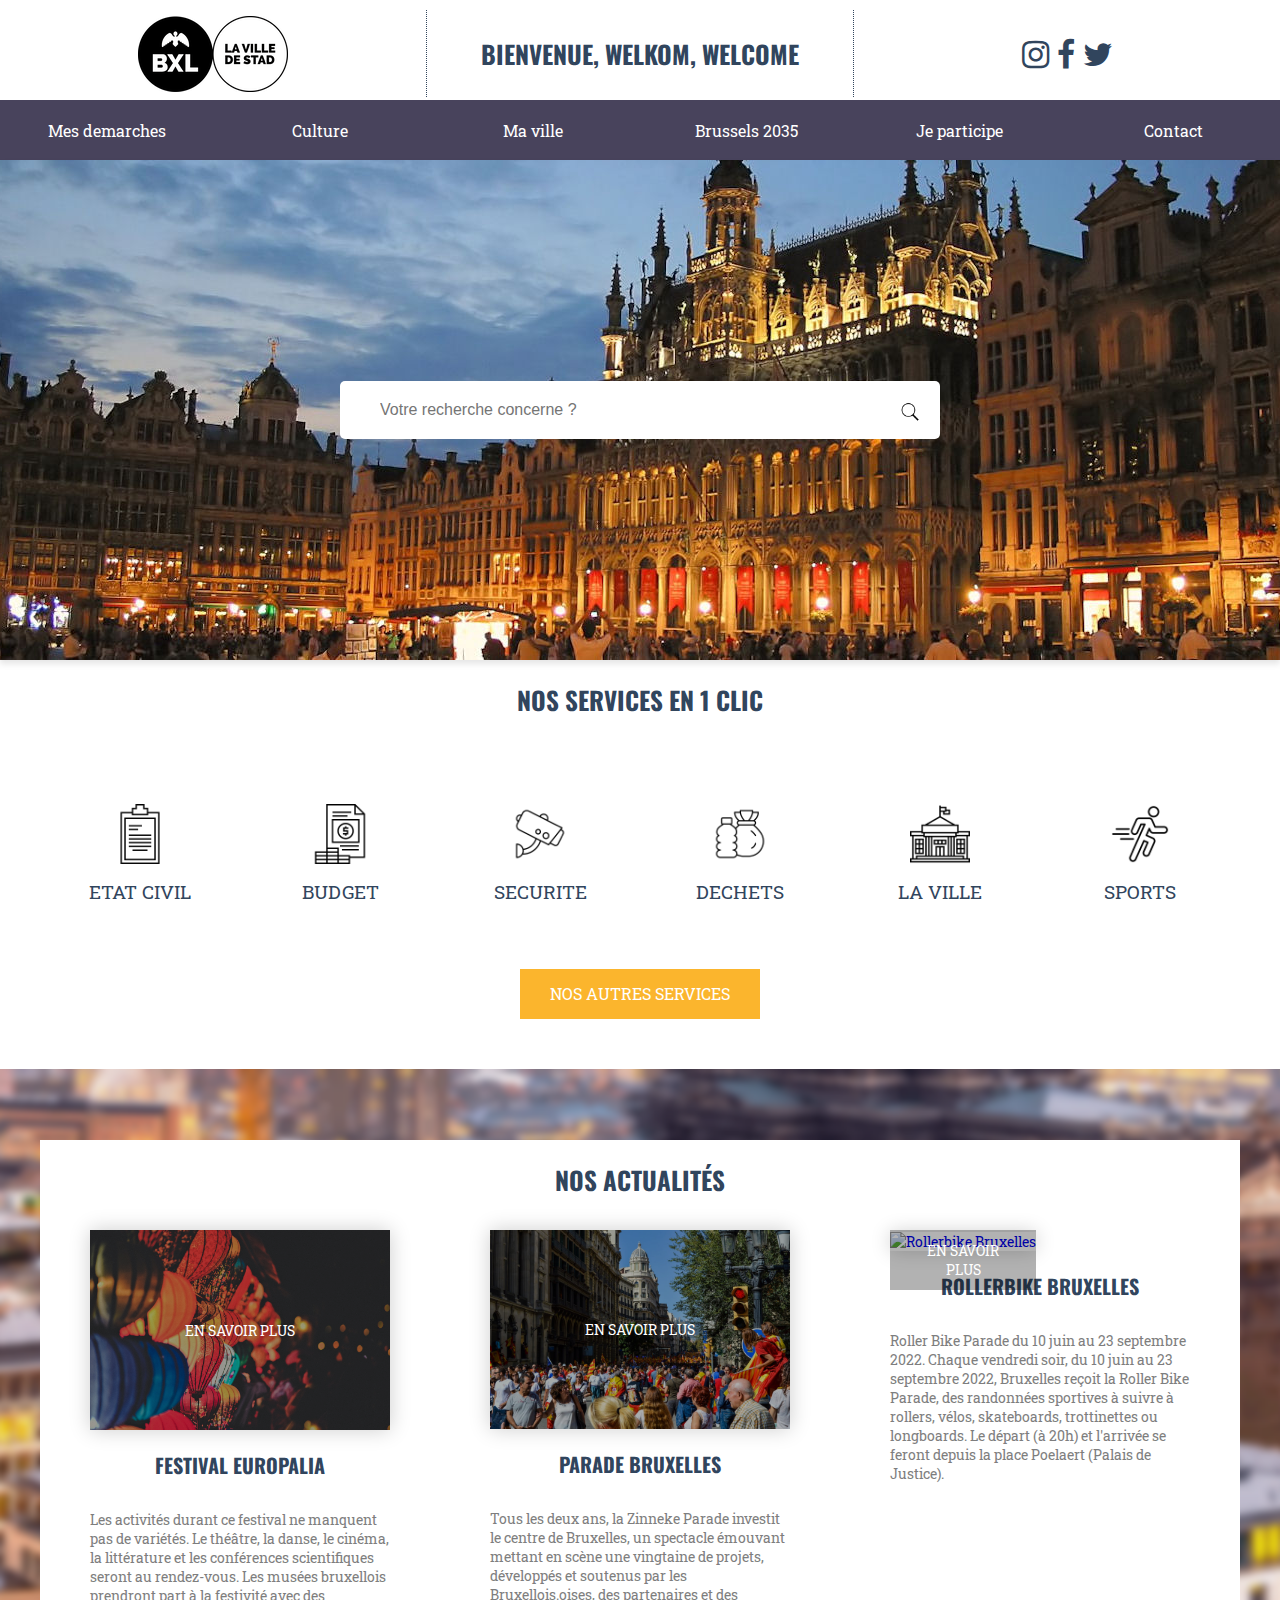
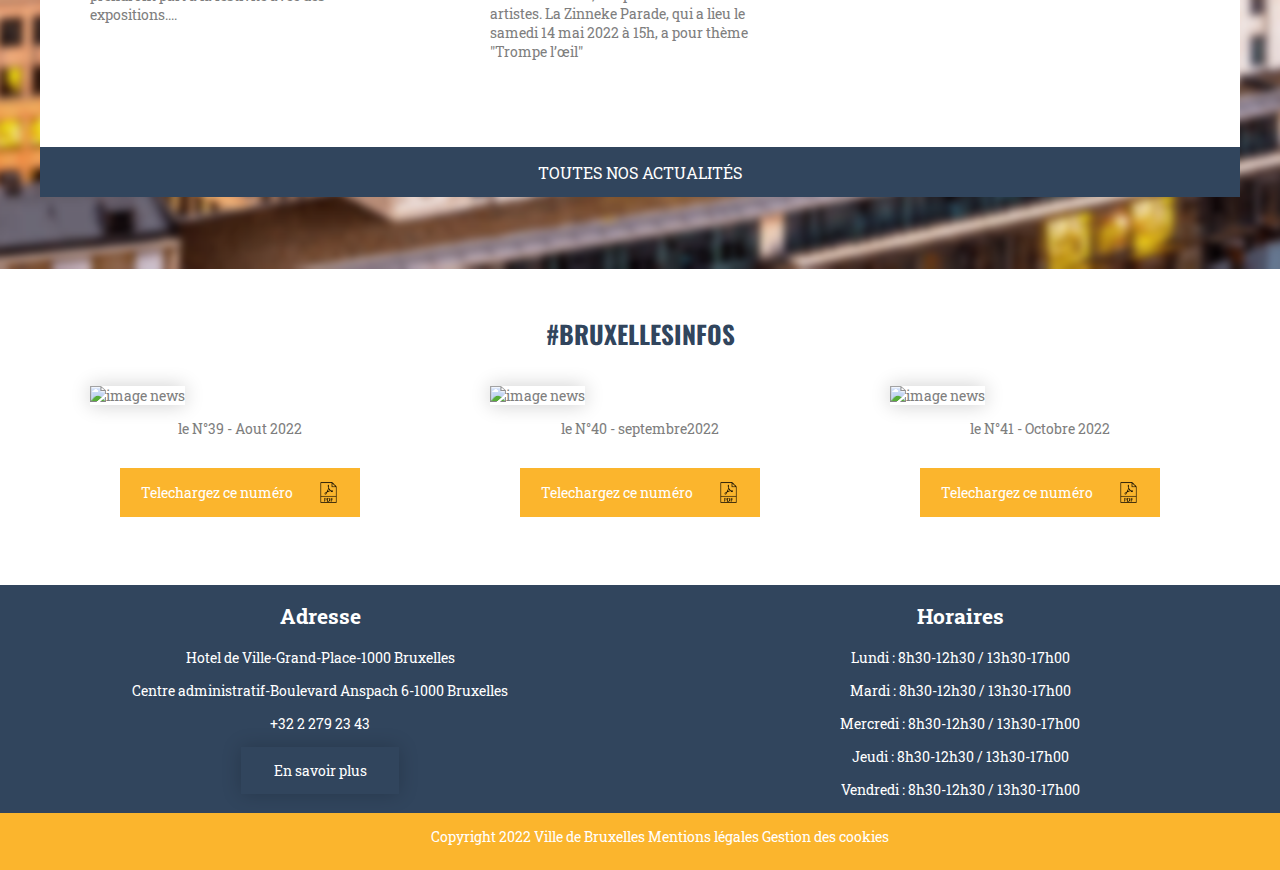
==== commit d49ccd4c: "MAJ index" ====
--- a/index.html
+++ b/index.html
@@ -327,7 +327,7 @@
 
                 <div class="section-actus">
 
-                    <h2 class="titre-liens">Nos newspapers</h2>
+                    <h2 class="titre-liens">#BruxellesInfos</h2>
 
                     <div class="news">
 
--- a/style.css
+++ b/style.css
@@ -1010,8 +1010,10 @@
     .section-liens {
 
         width: 100%;
-    }
-
+        padding-bottom: 0px;
+        padding-top: 0px;
+    }
+    
     .link-title {
 
         text-align: center;
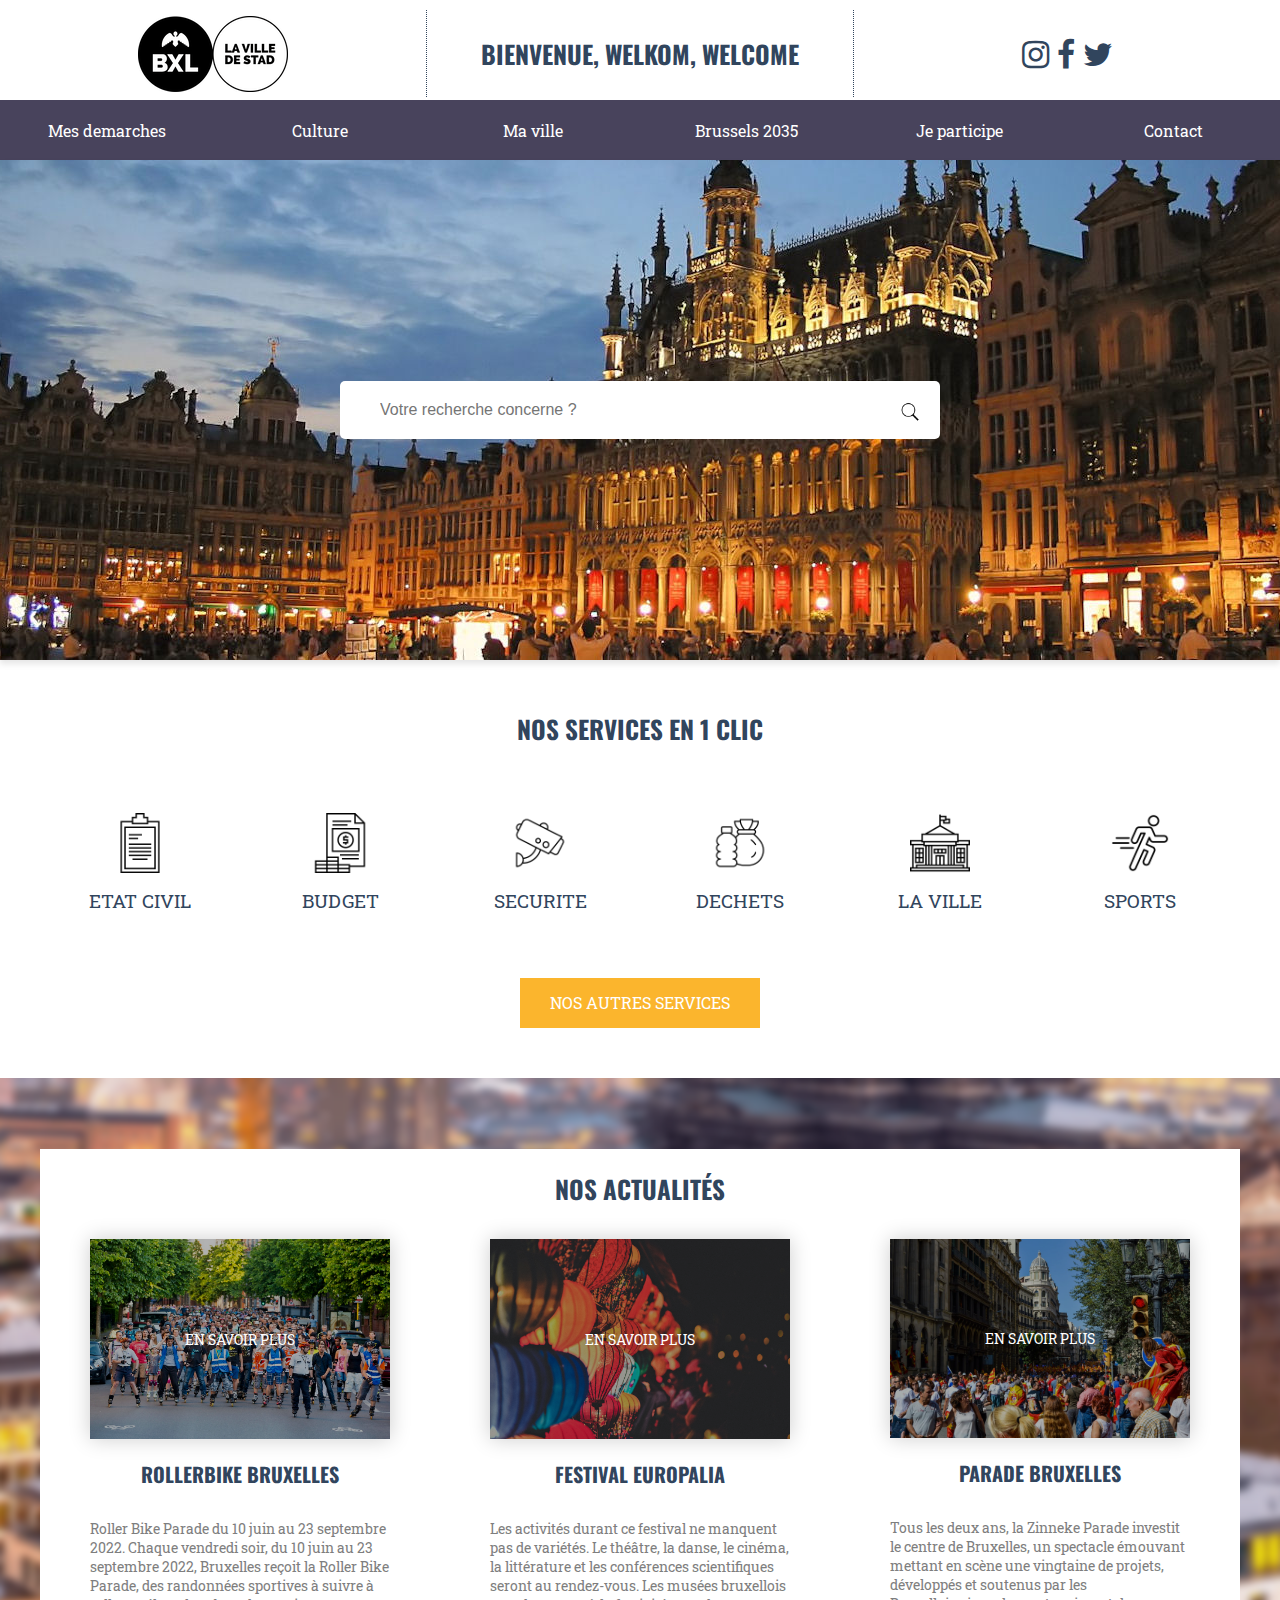
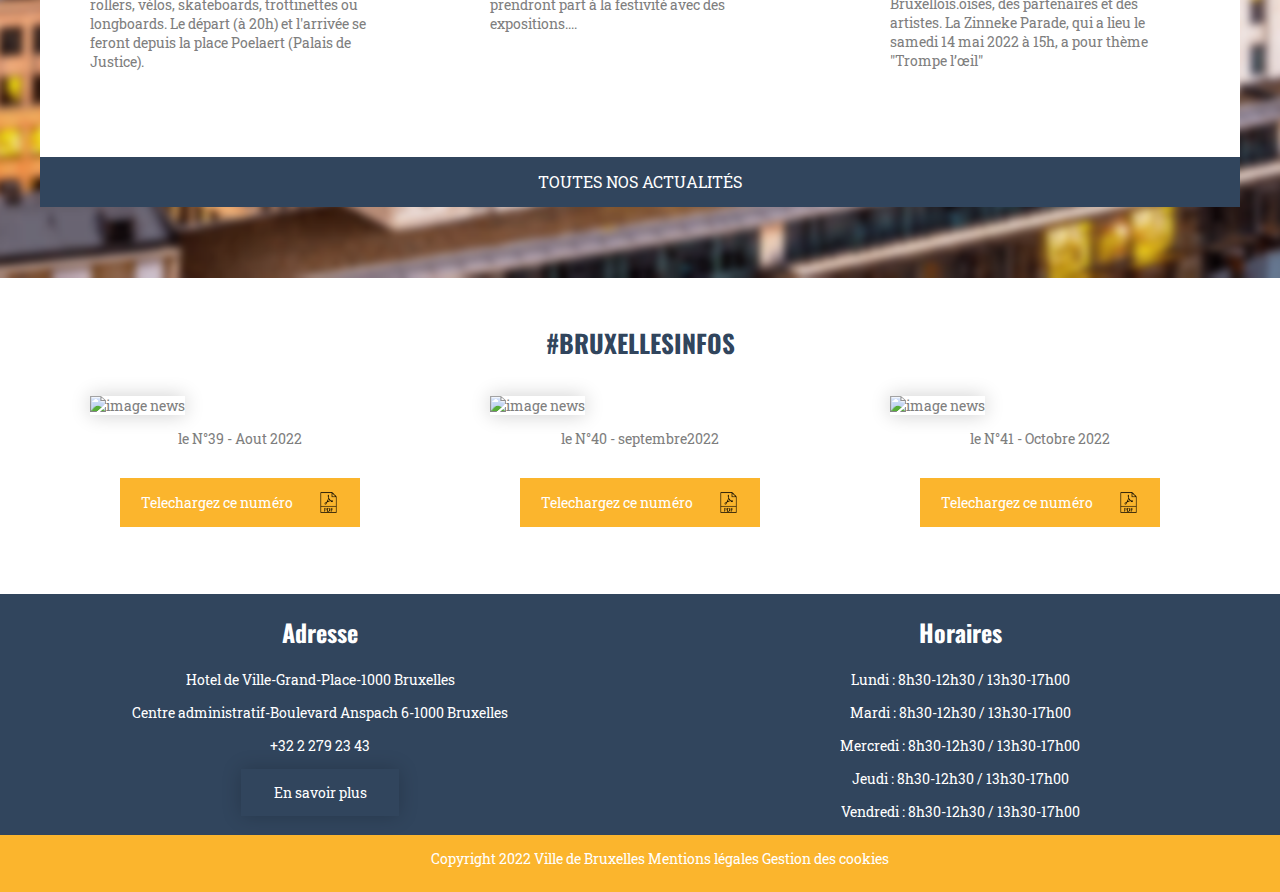
==== commit fb67827d: "MAJ index html css" ====
--- a/index.html
+++ b/index.html
@@ -92,18 +92,11 @@
 
                         <form action="/recherche" method="get" class="seek">
 
-                            <!-- <div style="
-                            position: relative;
-                            
-                            "></div> -->
-
                             <label id="reche" for="search">Recherche</label>
 
                             <input type="text" name="search" id="search" placeholder="Votre recherche concerne ?">
 
                             <a href="#" class="loupe"><img class="seek-img" src="medias/search-512.webp" alt="loupe recherche"></a>
-                            
-                            <!-- <button type="submit"></button> -->
 
                         </form>
 
@@ -205,7 +198,7 @@
 
                     <div id="bouton-services">
 
-                        <a href="#" class="liens-services" title="Nos autres services"></a>
+                        <a href="demarche.html" class="liens-services" title="Nos autres services"></a>
     
                         <span class="liens-txt">Nos autres services</span>
     
@@ -226,6 +219,34 @@
 
                         <div class="event">
 
+                            <a href="actualité_sous_page.html">
+
+                            <div class="event-picto">
+
+                                <div class="overlay-image">
+
+                                    <img src="medias/rollerbike.png" alt="Rollerbike Bruxelles">
+
+                                    <div class="hover-image-event">
+                                    
+                                        <p>EN SAVOIR PLUS</p>
+                                    
+                                    </div>
+
+                                </div>
+
+                            </div>
+
+                            <h3>Rollerbike Bruxelles</h3>
+
+                            <p class="event-text">Roller Bike Parade du 10 juin au 23 septembre 2022. Chaque vendredi soir, du 10 juin au 23 septembre 2022, Bruxelles reçoit la Roller Bike Parade, des randonnées sportives à suivre à rollers, vélos, skateboards, trottinettes ou longboards. Le départ (à 20h) et l'arrivée se feront depuis la place Poelaert (Palais de Justice).</p>
+
+                            </a>
+
+                        </div>
+
+                        <div class="event">
+
                             <a href="#">
 
                             <div class="event-picto">
@@ -254,7 +275,7 @@
 
                         <div class="event">
 
-                            <a href="événement.html">
+                            <a href="#">
 
                             <div class="event-picto">
 
@@ -275,34 +296,6 @@
                             <h3>Parade Bruxelles</h3>
 
                             <p class="event-text">Tous les deux ans, la Zinneke Parade investit le centre de Bruxelles, un spectacle émouvant mettant en scène une vingtaine de projets, développés et soutenus par les Bruxellois.oises, des partenaires et des artistes. La Zinneke Parade, qui a lieu le samedi 14 mai 2022 à 15h, a pour thème "Trompe l’œil"</p>
-
-                            </a>
-
-                        </div>
-
-                        <div class="event">
-
-                            <a href="événement.html">
-
-                            <div class="event-picto">
-
-                                <div class="overlay-image">
-
-                                    <img src="medias/rollerbike-800-530.png" alt="Rollerbike Bruxelles">
-
-                                    <div class="hover-image-event">
-                                    
-                                        <p>EN SAVOIR PLUS</p>
-                                    
-                                    </div>
-
-                                </div>
-
-                            </div>
-
-                            <h3>Rollerbike Bruxelles</h3>
-
-                            <p class="event-text">Roller Bike Parade du 10 juin au 23 septembre 2022. Chaque vendredi soir, du 10 juin au 23 septembre 2022, Bruxelles reçoit la Roller Bike Parade, des randonnées sportives à suivre à rollers, vélos, skateboards, trottinettes ou longboards. Le départ (à 20h) et l'arrivée se feront depuis la place Poelaert (Palais de Justice).</p>
 
                             </a>
 
@@ -312,7 +305,7 @@
 
                     <div id="bouton-actus">
 
-                        <a href="#" class="liens-actus" title="Nos autres actualites"></a>
+                        <a href="événement.html" class="liens-actus" title="Nos autres actualites"></a>
     
                         <span class="liens-txt">Toutes nos actualités</span>
     
@@ -450,7 +443,7 @@
 
                     </div>
             
-                    <a href="#" class="event-footer">En savoir plus</a>
+                    <a href="Contact.html" class="event-footer">En savoir plus</a>
 
                 </div>
             
@@ -508,7 +501,7 @@
               document.body.scrollTop = 0;
               document.documentElement.scrollTop = 0;
             }
-            </script>
+        </script>
 
 
 <script id="cookiebanner" src="https://cdnjs.cloudflare.com/ajax/libs/cookie-banner/1.0.0/cookiebanner.min.js" data-position="bottom" data-fg="#ffffff" data-bg="#3c546b" data-link="#fbb52D" data-moreinfo="Mentions_legales.html" data-message="Les cookies assurent le bon fonctionnement de notre site Internet. En utilisant ce dernier, vous acceptez leur utilisation." data-linkmsg="En savoir plus"></script>
--- a/style.css
+++ b/style.css
@@ -226,6 +226,10 @@
 
 
 
+#services {
+
+    margin-top: 50px;
+}
 
 .section-liens {
 
@@ -233,7 +237,7 @@
     display: block;
     margin-left: auto;
     margin-right: auto;
-    padding-top: 50px;
+    padding-top: 30px;
     padding-bottom: 50px;
 
 }
@@ -633,6 +637,8 @@
 
 .footerh2{
 text-align: center;
+font-family: 'Oswald', sans-serif;
+font-size: 24px;
 }
 
 .footerp{
@@ -1043,6 +1049,7 @@
 
         display: flex;
         flex-direction: column;
+        margin-bottom: 0;
     
     }
 
@@ -1059,10 +1066,11 @@
 
     .section-actus {
         flex-direction: column;
-    }
-
-    #bouton-services {
-        width: auto;
+        margin-top: 30px;
+    }
+
+    #bouton-services, #bouton-actus {
+        width: 80%;
     }
 
     .liens-txt {
@@ -1078,6 +1086,16 @@
 
         flex-direction: column;
     }
+
+    .overlay-image .hover-image {
+
+        opacity: 1;
+    }
+
+    /* .event p {
+
+        visibility: hidden;
+    } */
 
 
     /* === FOOTER === */
@@ -1097,4 +1115,9 @@
     background-color: #405670;
     }
 
+    .footerflex {
+
+        background-color: #31455d;
+    }
+
 }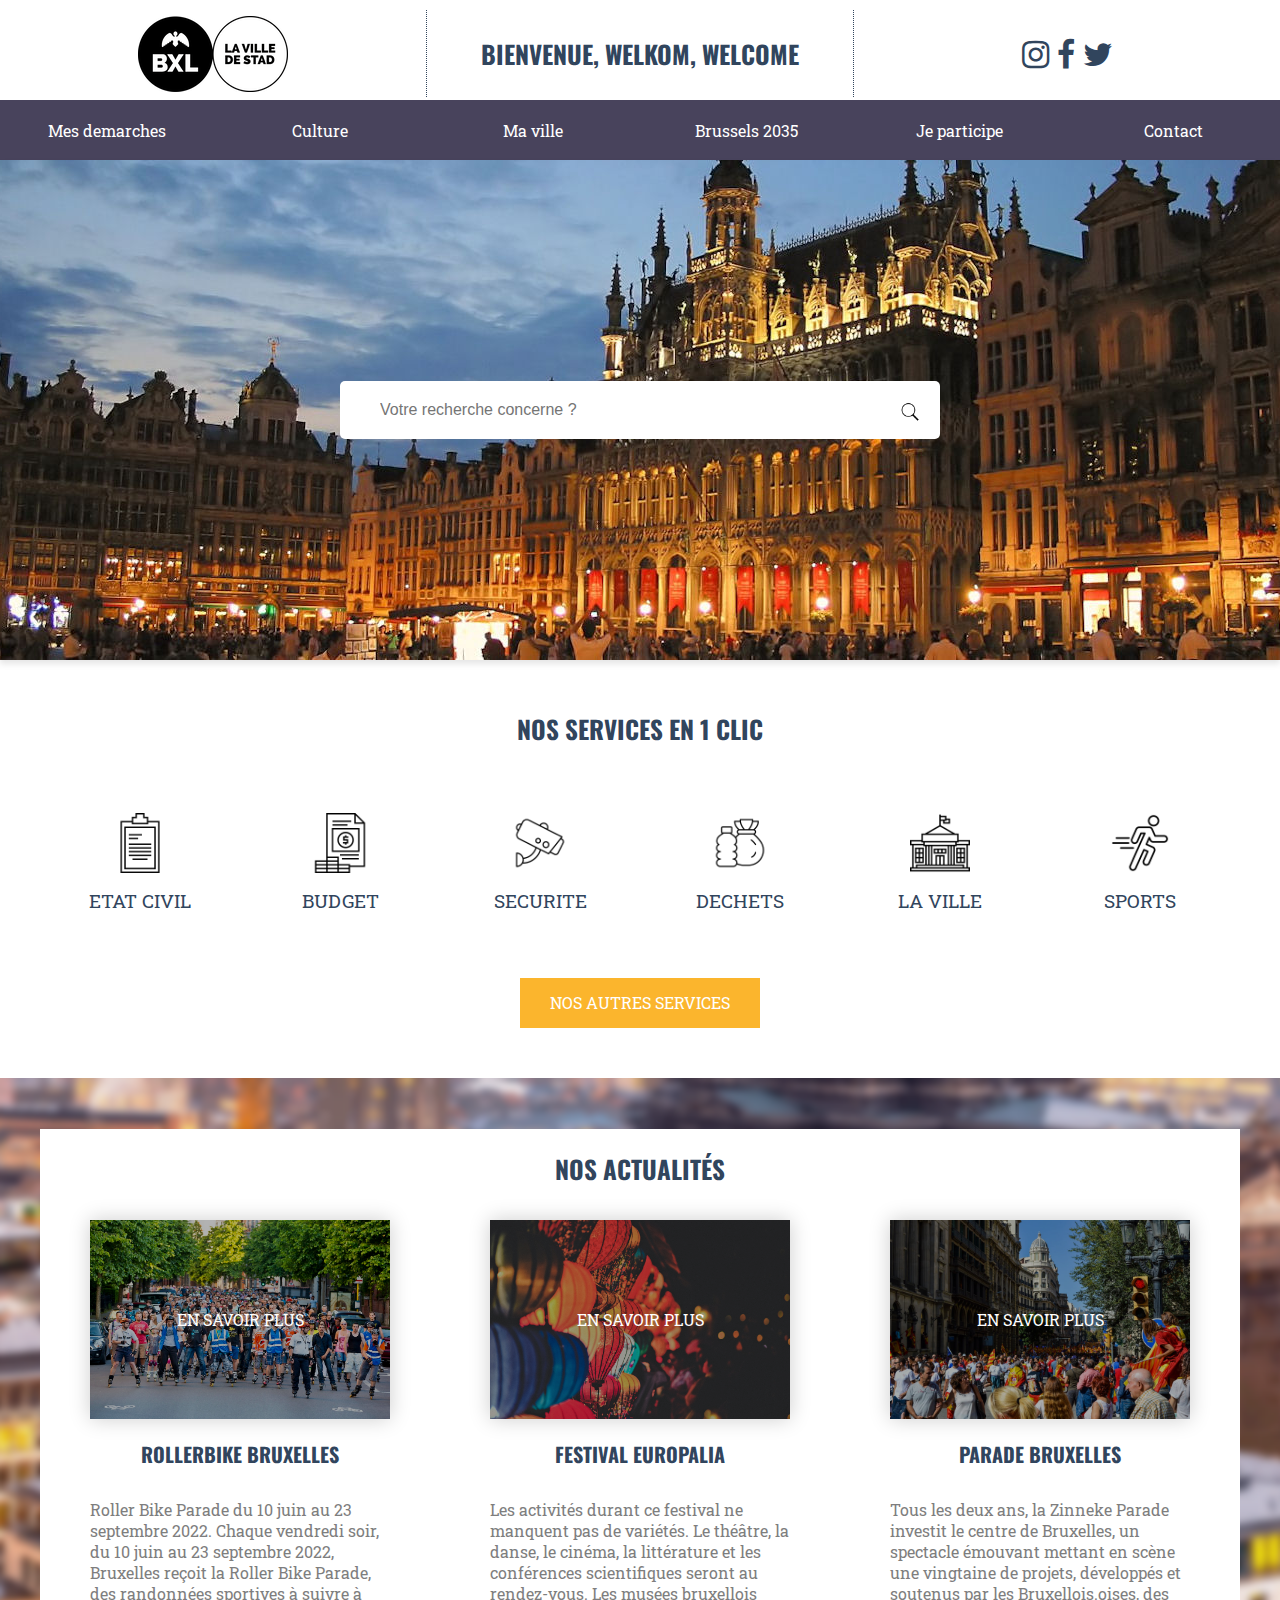
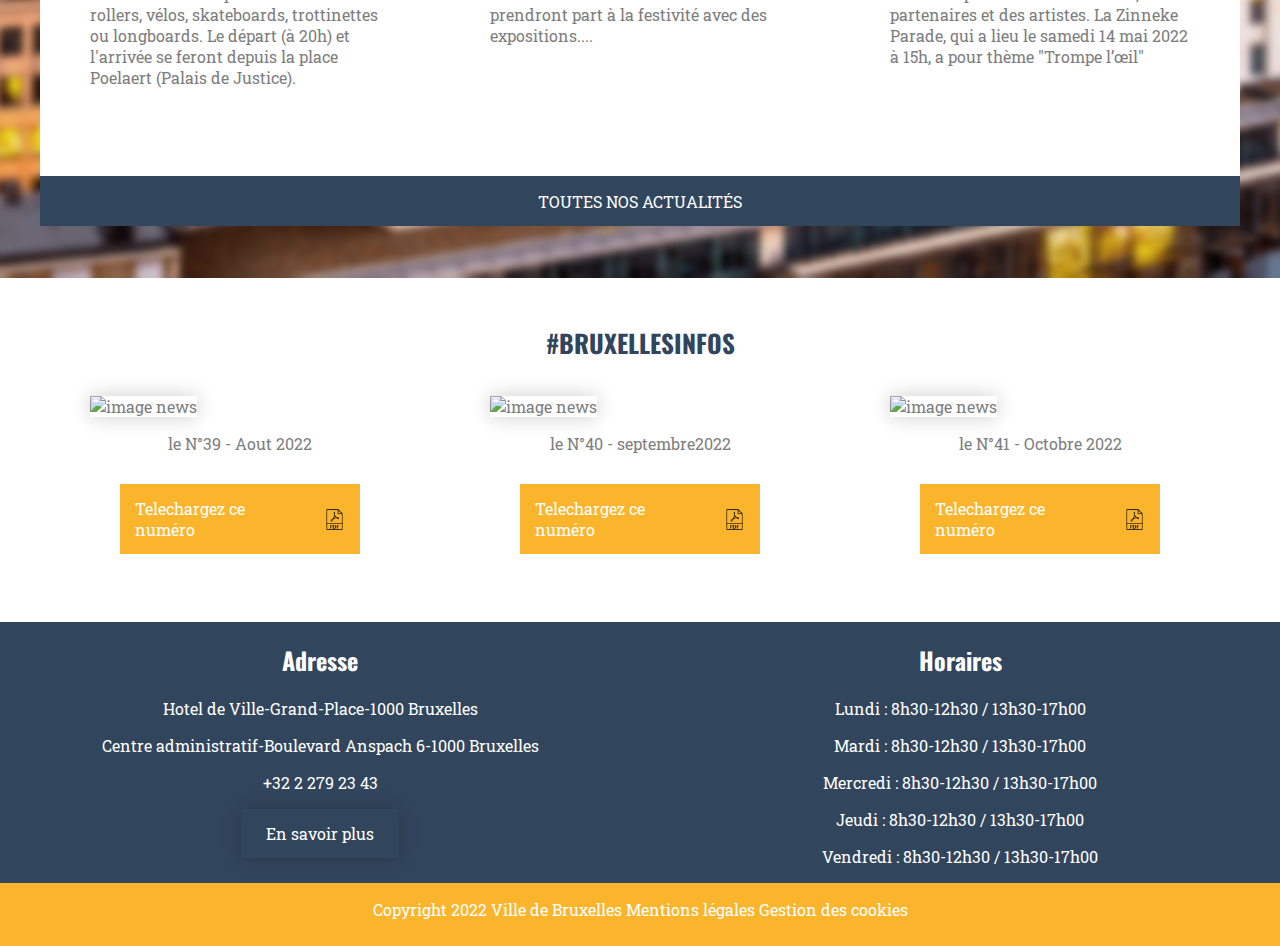
==== commit db73c202: "MAJ index" ====
--- a/index.html
+++ b/index.html
@@ -17,6 +17,7 @@
         <link rel="shortcut icon" href="medias/logo_bxl.png">
         
         <!-- <link rel="stylesheet" href="normalize.css"> -->
+
         <link rel="stylesheet" href="style.css">
         
 
--- a/style.css
+++ b/style.css
@@ -5,7 +5,7 @@
     margin: 0;
     color: #7e7e7e;
     font-family: 'Roboto Slab', serif;
-    font-size: 14px;
+    font-size: 16px;
 }
 
 /* ==== HEADER ===== */
@@ -22,7 +22,6 @@
     max-width: 100%;
     height: 80px;
     padding: 10px 0;
-    /* box-shadow: 0px 2px 3px rgb(0 0 0 / 10%); */
 }
 
 header #head-wrap .wrap {
@@ -66,14 +65,6 @@
     padding: 10px;
    
 }
-
-/* .seek-img {
-    display: block;
-    max-width: 100%;
-    height: auto;
-    width: 20px;
-    padding: 10px;
-} */
 
 .bienvenue {
     flex: 1;
@@ -151,14 +142,6 @@
     justify-content: center;
     align-items: center;
 }
-
-/* .recherche {
-
-    display: flex;
-    align-items: center;
-    vertical-align: middle;
-    justify-content: center;
-} */
 
 .recherche .seek {
 
@@ -187,18 +170,15 @@
 
 .recherche .loupe {
 
-    
-    /* right: 0; */
     width: 30px;
     height: 30px;
     display: block;
     background-size: 20px;
-    /* background-image: url(/medias/search-512.webp); */
-    /* transform: translateY(-50%); */
+   
     background-position: center;
     background-size: cover;
     background-repeat: no-repeat;
-    /* transform: translateX(-100%); */
+
     border: none;
     background-color: white;
     cursor: pointer;
@@ -398,10 +378,6 @@
     display: flex;
     justify-content: center;
     align-items: center;
-    /* margin-left: auto;
-    margin-right: auto;
-    padding-top: 50px;
-    padding-bottom: 50px; */
     
     background-color: white;
     flex-wrap: wrap;
@@ -458,26 +434,6 @@
     text-decoration: none;
 
 }
-
-/* a.event-link {
-        background-color: #FBB52D;
-        color: #fff;
-        text-decoration: none;
-        padding: 14px 15px;
-        width: 70%;
-}
-
-.event-link {
-
-    background-color: #FBB52D;
-    color: #fff;
-    text-decoration: none;
-    padding: 14px 15px;
-    display: inline-flex;
-    justify-content: center;
-    align-items: flex-end;
-    width: 70%;
-} */
 
 .event h3 {
 
@@ -702,6 +658,13 @@
     text-align: center;
 }
 
+.footercopyright ul {
+    text-align: center;
+    margin-left: auto;
+    margin-right: auto;
+    padding-left: 0;
+}
+
 .event-footer {
 
     background-color: #31455d;
@@ -944,8 +907,6 @@
 
     label#recherche {
 
-        /* margin: 0;
-        padding: 0; */
         display: none;
     }
 
@@ -977,29 +938,19 @@
 
         margin: 0;
     }
-/* 
-    .seek button {
-
-        top: 50%;
-        right: 0;
-        width: 100px;
-        height: 100%;
-        display: block;
-        background-size: 20px;
-        background-image: url(medias/search-512.webp);
-        -webkit-transform: translateY(-50%);
-        transform: translateY(-50%);
-
-        background-position: center;
-        position: absolute;
-        background-repeat: no-repeat;
-        content: '';
-
-    } */
 
     a.loupe {
-        left: 235px;
-    bottom: 18px;
+        left: 240px;
+        bottom: 15px;
+        }
+
+    img.seek-img {
+        
+        padding: 5px;
+        }
+
+    .loupe {
+        padding-right: 0;
     }
 
 
@@ -1115,9 +1066,5 @@
     background-color: #405670;
     }
 
-    .footerflex {
-
-        background-color: #31455d;
-    }
 
 }